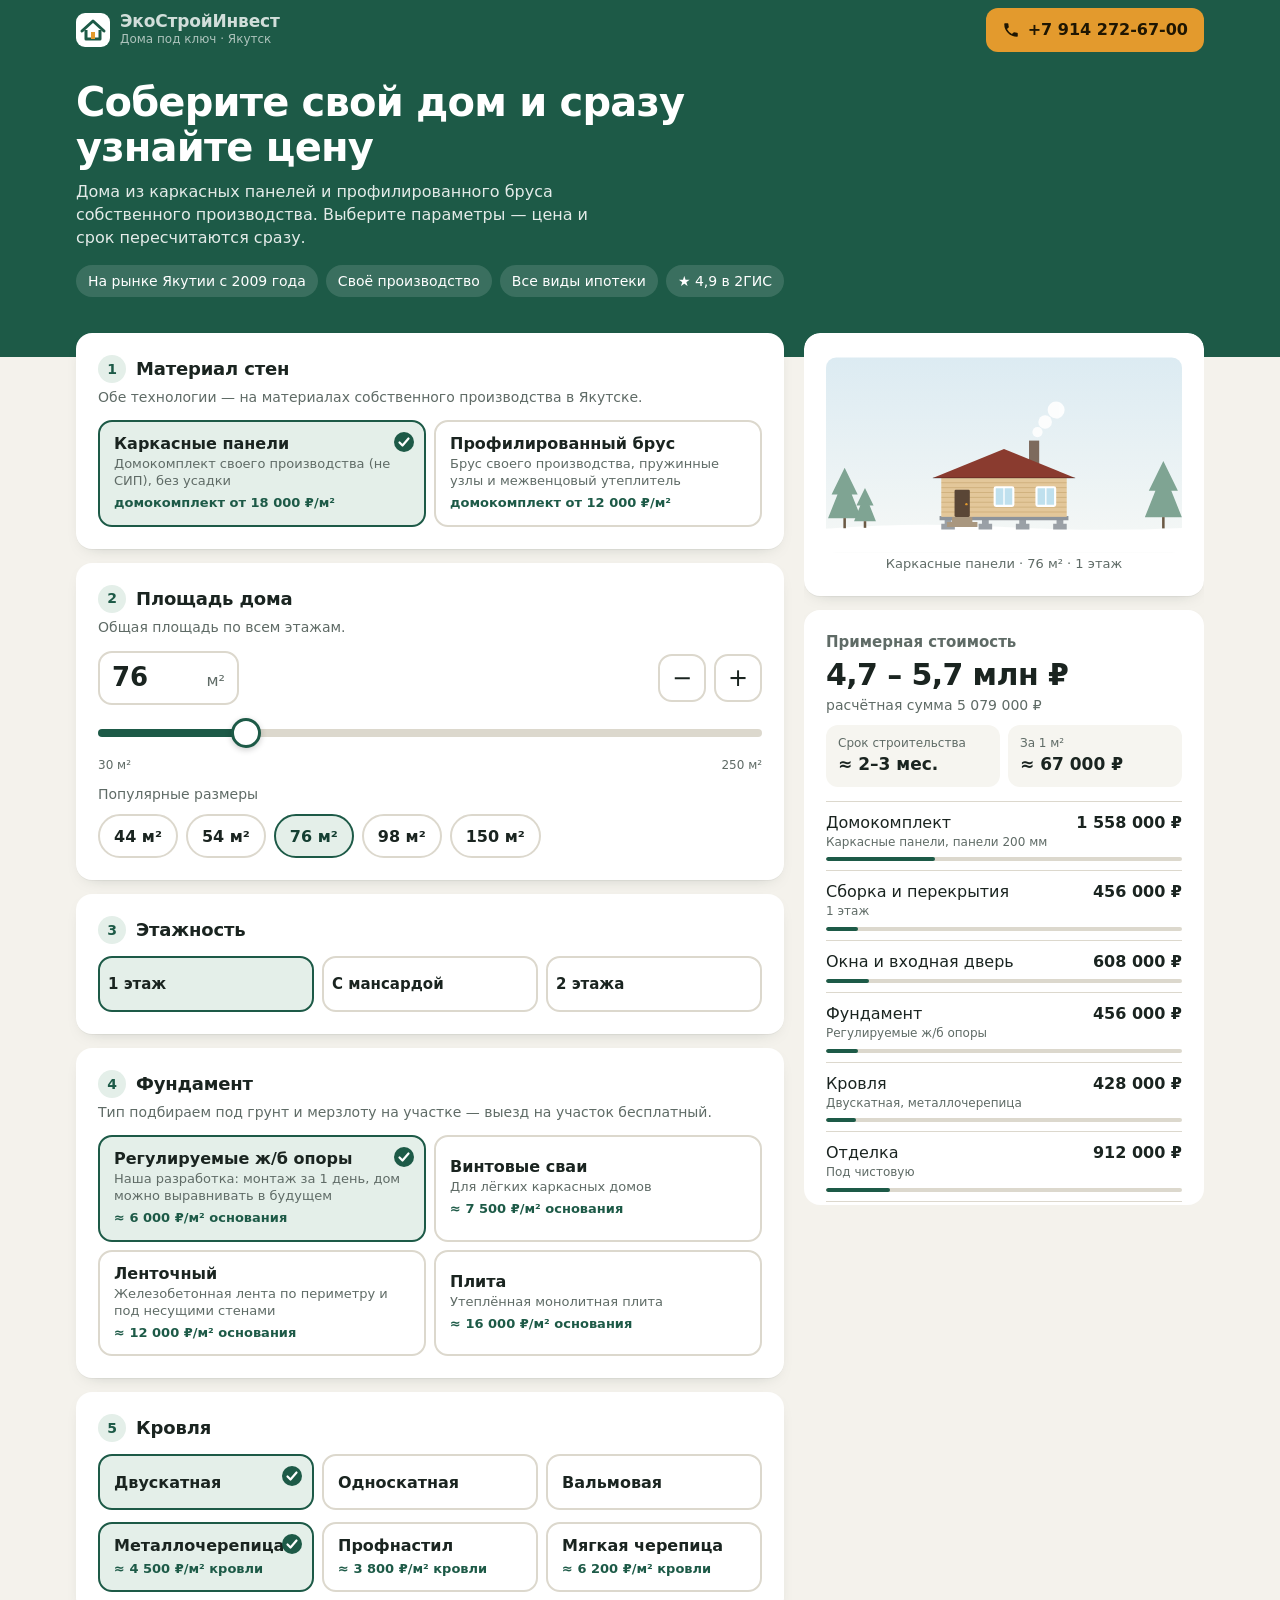
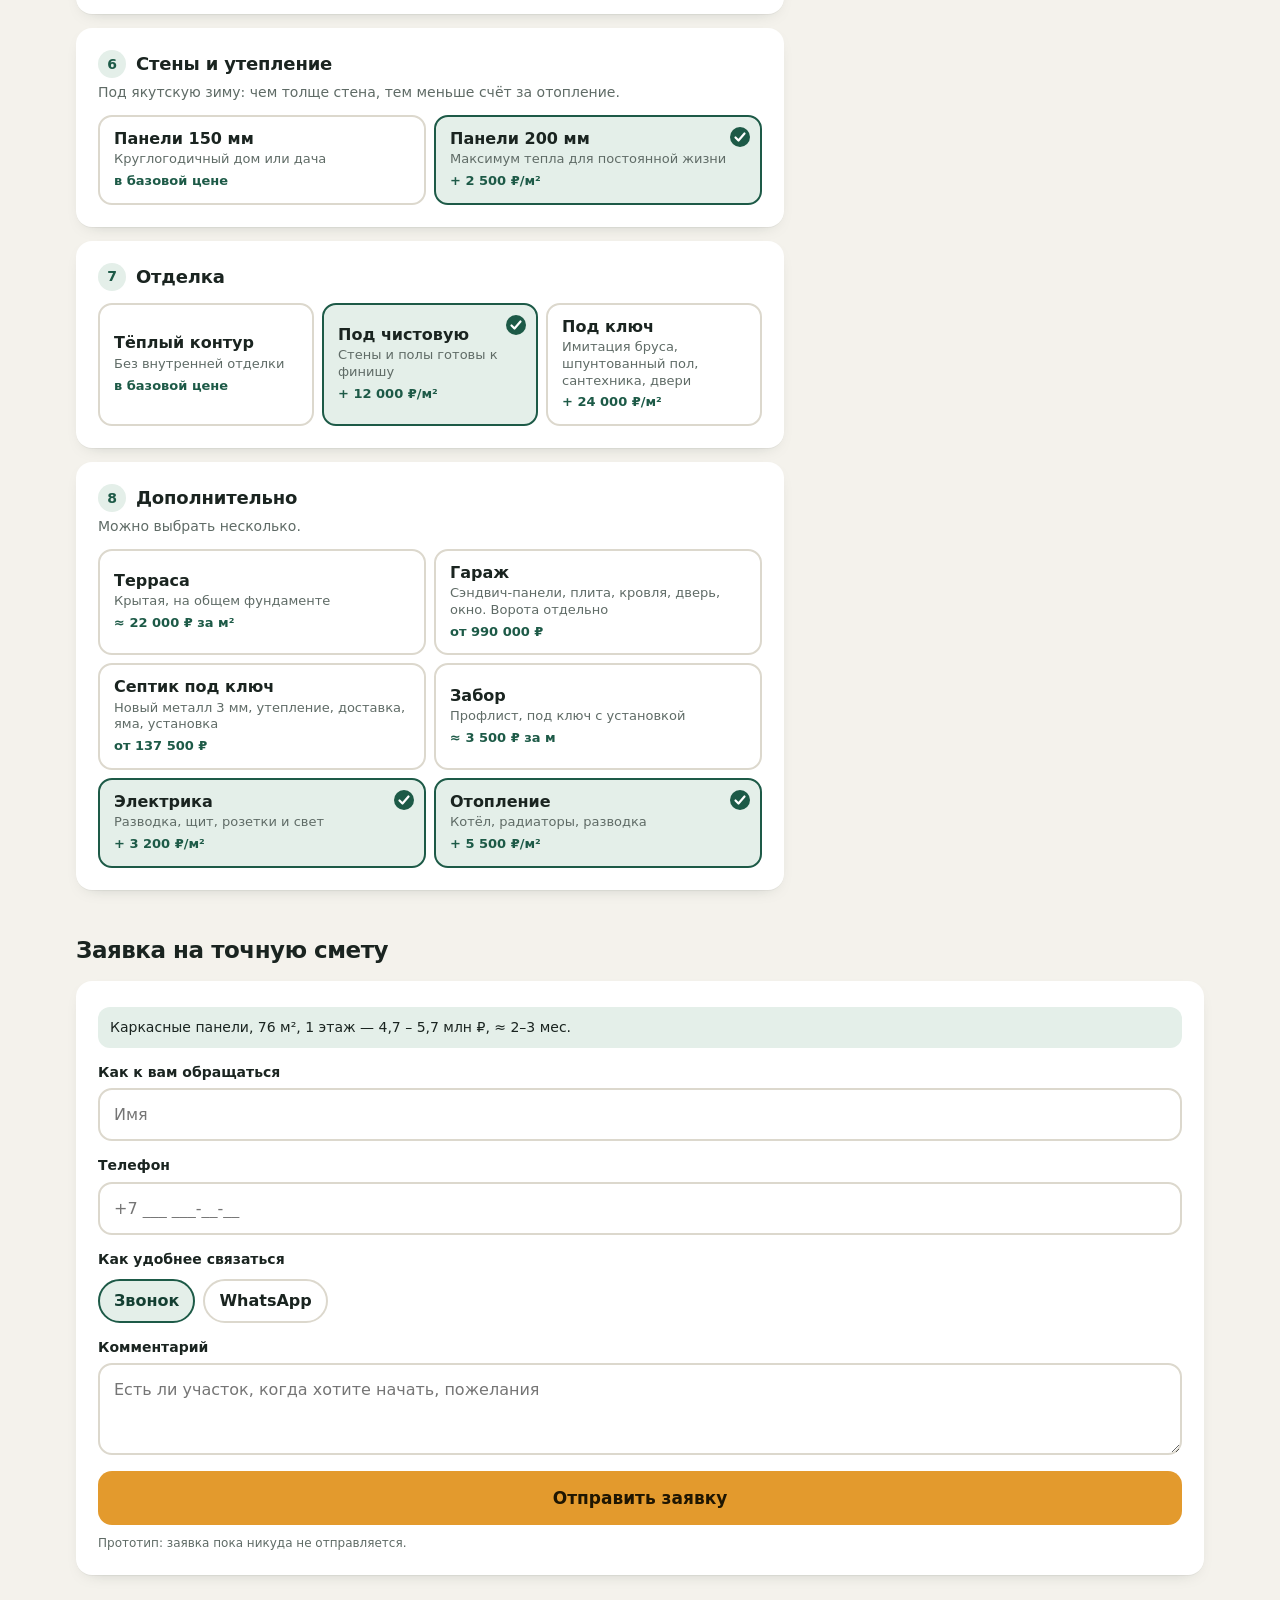
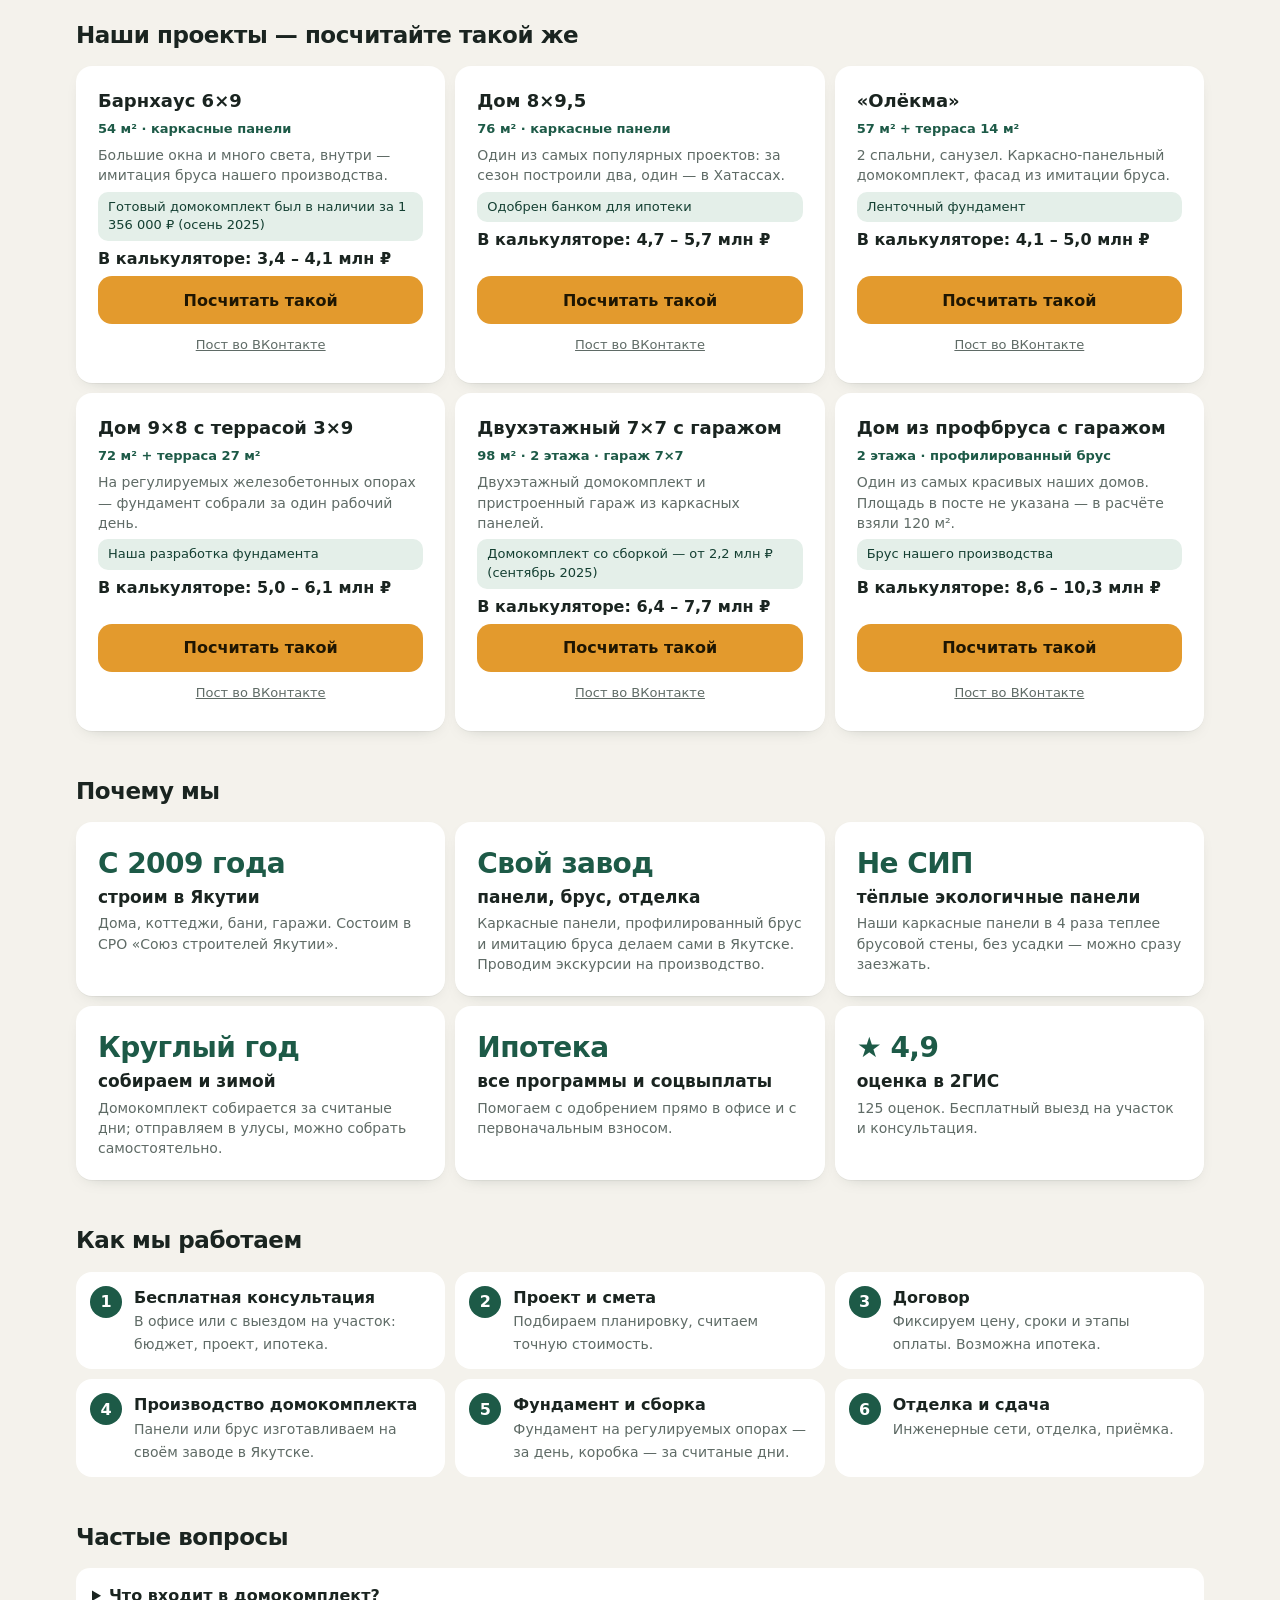
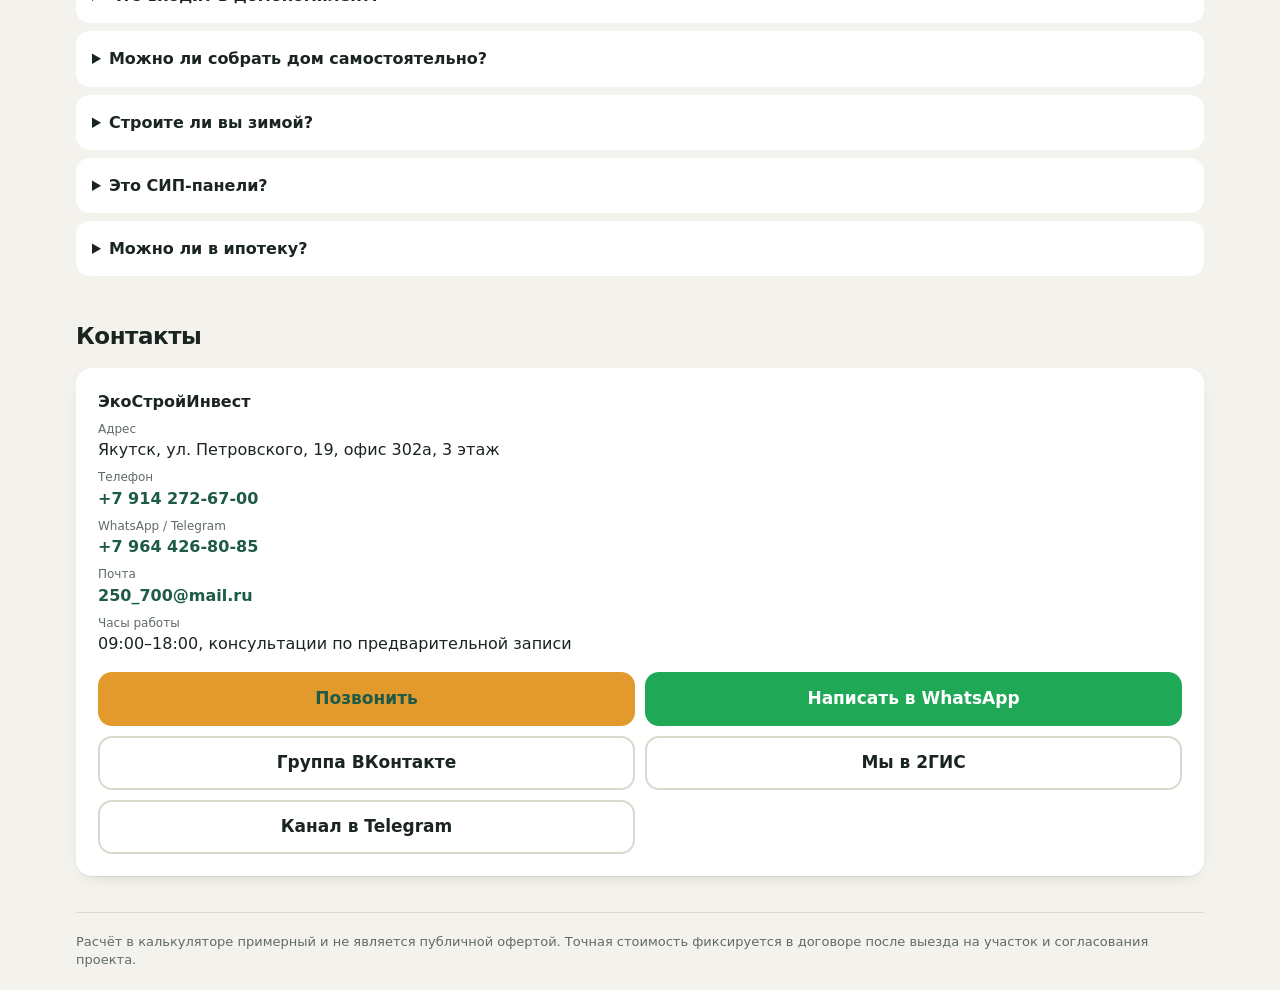
==== index.html @ 564f1e09 "Прототип сайта ЭкостройИнвест: калькулятор дома Co-Authored-By: Claude Opus 5.5 <noreply@anthropic.c" ====
<!DOCTYPE html>
<html lang="ru">
<head>
<meta charset="utf-8">
<meta name="viewport" content="width=device-width, initial-scale=1, viewport-fit=cover">
<title>ЭкоСтройИнвест — калькулятор дома в Якутске</title>
<meta name="description" content="Соберите дом в конструкторе и сразу узнайте примерную стоимость и срок строительства в Якутске.">
<style>
:root{
  --green:#1d5a47; --green-d:#143f32; --green-l:#e4efe9;
  --amber:#e39a2d; --amber-d:#b97614;
  --bg:#f4f2ec; --card:#ffffff; --ink:#1a2420; --mute:#5f6b66; --line:#dcd8cd;
  --warn-bg:#fff4dc; --warn:#7a5200;
  --r:16px;
}
*{box-sizing:border-box}
html{scroll-behavior:smooth;-webkit-text-size-adjust:100%}
body{margin:0;background:var(--bg);color:var(--ink);
  font:16px/1.45 system-ui,-apple-system,"Segoe UI",Roboto,"Helvetica Neue",Arial,sans-serif;
  padding-bottom:calc(84px + env(safe-area-inset-bottom));overflow-x:hidden}
h1,h2,h3,p{margin:0}
a{color:inherit}
button,input,textarea{font:inherit;color:inherit}
.wrap{max-width:1160px;margin:0 auto;padding:0 16px}

/* Шапка */
.top{background:var(--green);color:#fff}
.top .wrap{display:flex;align-items:center;gap:12px;min-height:60px}
.logo{display:flex;align-items:center;gap:10px;min-width:0;flex:1;text-decoration:none}
.logo svg{flex:none}
.logo b{display:block;font-size:17px;line-height:1.1;letter-spacing:-.01em}
.logo span{display:block;font-size:12px;opacity:.8;white-space:nowrap;overflow:hidden;text-overflow:ellipsis}
.call{flex:none;display:inline-flex;align-items:center;gap:8px;min-height:44px;padding:0 16px;border-radius:12px;
  background:var(--amber);color:#1f1602;font-weight:700;text-decoration:none;white-space:nowrap}
.call .num{display:none}

/* Вступление */
.hero{background:var(--green);color:#fff;padding:8px 0 28px}
.hero h1{font-size:27px;line-height:1.12;letter-spacing:-.02em;max-width:17em}
.hero p{margin-top:10px;opacity:.88;max-width:34em}
.facts{display:flex;flex-wrap:wrap;gap:8px;margin-top:16px;padding:0;list-style:none}
.facts li{background:rgba(255,255,255,.13);border-radius:999px;padding:6px 12px;font-size:14px}

/* Конструктор */
.builder{display:flex;flex-direction:column;gap:14px;margin-top:-14px}
.side{display:contents}
.card{background:var(--card);border-radius:var(--r);padding:16px;box-shadow:0 1px 0 rgba(0,0,0,.04),0 6px 18px -12px rgba(20,40,30,.35)}
.preview{order:0;position:sticky;top:0;z-index:6;padding:8px 12px 8px}
.preview svg{display:block;width:100%;height:132px}
.preview .cap{font-size:13px;color:var(--mute);text-align:center;white-space:nowrap;overflow:hidden;text-overflow:ellipsis}
.steps{order:1;display:flex;flex-direction:column;gap:14px;min-width:0}
.summary{order:2}

.step h2{font-size:18px;display:flex;align-items:center;gap:10px;letter-spacing:-.01em}
.step h2 i{flex:none;font-style:normal;width:28px;height:28px;border-radius:50%;background:var(--green-l);color:var(--green);
  font-size:14px;font-weight:700;display:grid;place-items:center}
.step .hint{color:var(--mute);font-size:14px;margin-top:4px}
.opts{display:grid;grid-template-columns:1fr;gap:8px;margin-top:12px}
.opts.two{grid-template-columns:1fr 1fr}
.opts.three{grid-template-columns:repeat(3,minmax(0,1fr))}
.opt{position:relative;display:block;width:100%;text-align:left;background:#fff;border:2px solid var(--line);border-radius:14px;
  padding:12px 14px;min-height:56px;cursor:pointer;transition:border-color .12s,background .12s}
.opt b{display:block;font-size:16px;line-height:1.2}
.opt small{display:block;color:var(--mute);font-size:13px;line-height:1.3;margin-top:3px}
.opt em{display:block;font-style:normal;font-size:13px;font-weight:600;color:var(--green);margin-top:4px}
.opt[aria-pressed="true"]{border-color:var(--green);background:var(--green-l)}
.opt[aria-pressed="true"]::after{content:"";position:absolute;right:10px;top:10px;width:20px;height:20px;border-radius:50%;
  background:var(--green) url("data:image/svg+xml,%3Csvg xmlns='http://www.w3.org/2000/svg' viewBox='0 0 20 20'%3E%3Cpath d='M5.5 10.5l3 3 6-7' fill='none' stroke='%23fff' stroke-width='2.2' stroke-linecap='round' stroke-linejoin='round'/%3E%3C/svg%3E") center/20px}
.opt[aria-pressed="true"] b{padding-right:26px}
.opts.three .opt{padding:12px 8px}
.opts.three .opt b{font-size:15px;overflow-wrap:anywhere}
.opts.three .opt[aria-pressed="true"] b{padding-right:0}
.opts.three .opt[aria-pressed="true"]::after{display:none}
.opt,.card,.steps,.sub{min-width:0}
.opt:focus-visible,.chip:focus-visible,.btn:focus-visible,.call:focus-visible{outline:3px solid var(--amber);outline-offset:2px}
.warn{margin-top:10px;background:var(--warn-bg);color:var(--warn);border-radius:12px;padding:10px 12px;font-size:14px}
.warn[hidden]{display:none}

/* Площадь */
.area-row{display:flex;align-items:center;gap:12px;margin-top:14px}
.area-num{display:flex;align-items:baseline;gap:6px;border:2px solid var(--line);border-radius:14px;padding:6px 12px;background:#fff;flex:none}
.area-num input{width:3.4em;border:0;outline:0;font-size:26px;font-weight:700;background:transparent;padding:0;-moz-appearance:textfield;appearance:textfield}
.area-num input::-webkit-outer-spin-button,.area-num input::-webkit-inner-spin-button{-webkit-appearance:none;margin:0}
.area-num:focus-within{border-color:var(--green)}
.area-num span{color:var(--mute)}
.pm{display:flex;gap:8px;margin-left:auto}
.pm button{width:48px;height:48px;border-radius:14px;border:2px solid var(--line);background:#fff;font-size:24px;line-height:1;cursor:pointer}
input[type=range]{-webkit-appearance:none;appearance:none;width:100%;height:36px;background:transparent;margin:10px 0 0;cursor:pointer}
input[type=range]::-webkit-slider-runnable-track{height:8px;border-radius:8px;background:linear-gradient(to right,var(--green) var(--p,25%),var(--line) var(--p,25%))}
input[type=range]::-moz-range-track{height:8px;border-radius:8px;background:var(--line)}
input[type=range]::-moz-range-progress{height:8px;border-radius:8px;background:var(--green)}
input[type=range]::-webkit-slider-thumb{-webkit-appearance:none;width:30px;height:30px;border-radius:50%;background:#fff;border:3px solid var(--green);margin-top:-11px;box-shadow:0 2px 6px rgba(0,0,0,.2)}
input[type=range]::-moz-range-thumb{width:24px;height:24px;border-radius:50%;background:#fff;border:3px solid var(--green)}
.scale{display:flex;justify-content:space-between;color:var(--mute);font-size:12px}
.chips{display:flex;flex-wrap:wrap;gap:8px;margin-top:10px}
.chip{min-height:44px;padding:0 14px;border-radius:999px;border:2px solid var(--line);background:#fff;cursor:pointer;font-weight:600}
.chip[aria-pressed="true"]{border-color:var(--green);background:var(--green-l);color:var(--green-d)}
.sub{margin-top:10px;padding:10px 12px;border-radius:12px;background:#f6f5f0}
.sub[hidden]{display:none}
.sub p{font-size:14px;color:var(--mute)}

/* Итог */
.summary h2{font-size:15px;color:var(--mute);font-weight:600}
.total{font-size:30px;font-weight:800;letter-spacing:-.02em;line-height:1.15;margin-top:4px}
.total small{display:block;font-size:14px;font-weight:500;color:var(--mute);letter-spacing:0;margin-top:4px}
.kpis{display:grid;grid-template-columns:1fr 1fr;gap:8px;margin-top:12px}
.kpis div{background:#f6f5f0;border-radius:12px;padding:10px 12px}
.kpis span{display:block;font-size:12px;color:var(--mute)}
.kpis b{font-size:17px}
.rows{list-style:none;padding:0;margin:14px 0 0}
.rows li{padding:9px 0;border-top:1px solid var(--line)}
.rows .r{display:flex;justify-content:space-between;gap:10px;align-items:baseline}
.rows .r span{min-width:0}
.rows .r b{white-space:nowrap;font-variant-numeric:tabular-nums}
.rows small{display:block;color:var(--mute);font-size:12px}
.bar{height:4px;border-radius:4px;background:var(--line);margin-top:6px;overflow:hidden}
.bar u{display:block;height:100%;background:var(--green);border-radius:4px}
.note{margin-top:12px;font-size:13px;color:var(--warn);background:var(--warn-bg);border-radius:12px;padding:10px 12px}
.btn{display:flex;align-items:center;justify-content:center;gap:8px;width:100%;min-height:54px;border:0;border-radius:14px;
  background:var(--amber);color:#1f1602;font-weight:700;font-size:17px;cursor:pointer;text-decoration:none;padding:0 16px;text-align:center}
.btn:active{background:var(--amber-d)}
.btn.green{background:#1fa855;color:#fff}
.btn.ghost{background:transparent;border:2px solid var(--line);color:var(--ink);font-weight:600}
.summary .btn{margin-top:14px}

/* Липкая плашка */
.dock{position:fixed;left:0;right:0;bottom:0;z-index:20;background:var(--green-d);color:#fff;
  padding:10px 12px calc(10px + env(safe-area-inset-bottom));display:flex;align-items:center;gap:10px;box-shadow:0 -6px 20px rgba(0,0,0,.2)}
.dock .t{min-width:0;flex:1}
.dock .t b{display:block;font-size:19px;line-height:1.15;white-space:nowrap;letter-spacing:-.01em}
.dock .t span{display:block;font-size:12px;opacity:.8;white-space:nowrap;overflow:hidden;text-overflow:ellipsis}
.dock .btn{width:auto;min-height:48px;font-size:16px;flex:none;padding:0 16px}

/* Секции ниже */
section.blk{margin-top:36px}
section.blk>h2{font-size:23px;letter-spacing:-.02em;margin-bottom:14px}
.grid{display:grid;gap:10px;grid-template-columns:1fr}
.why .card b{display:block;font-size:17px}
.why .card p{color:var(--mute);font-size:14px;margin-top:4px}
.why .big{font-size:28px;font-weight:800;color:var(--green);letter-spacing:-.02em}
.proj .card{display:flex;flex-direction:column;gap:6px}
.proj b{font-size:18px}
.proj .meta{font-size:13px;font-weight:600;color:var(--green)}
.proj p{font-size:14px;color:var(--mute)}
.proj .fact{font-size:13px;background:var(--green-l);border-radius:10px;padding:6px 10px;color:var(--green-d)}
.proj .pp{font-weight:700;font-size:16px;color:var(--ink)}
.proj .btn{min-height:48px;font-size:16px;margin-top:auto}
.proj a.src{font-size:13px;color:var(--mute);text-align:center;padding:6px}
.faq details{background:var(--card);border-radius:14px;margin-bottom:8px}
.faq summary{padding:16px;font-weight:600;cursor:pointer;min-height:54px}
.faq p{padding:0 16px 16px;color:var(--mute);font-size:15px}
.stages{counter-reset:s;list-style:none;padding:0;margin:0;display:grid;gap:10px}
.stages li{counter-increment:s;background:var(--card);border-radius:var(--r);padding:14px 16px 14px 58px;position:relative}
.stages li::before{content:counter(s);position:absolute;left:14px;top:14px;width:32px;height:32px;border-radius:50%;background:var(--green);color:#fff;font-weight:700;display:grid;place-items:center}
.stages b{display:block}
.stages span{color:var(--mute);font-size:14px}

/* Форма */
.form label{display:block;font-size:14px;font-weight:600;margin-top:14px}
.form input[type=text],.form input[type=tel],.form textarea{display:block;width:100%;margin-top:6px;border:2px solid var(--line);border-radius:14px;
  padding:13px 14px;font-size:16px;background:#fff;outline:0}
.form input:focus,.form textarea:focus{border-color:var(--green)}
.form textarea{min-height:92px;resize:vertical}
.form .err{color:#b3261e;font-size:13px;margin-top:6px;min-height:0}
.form .btn{margin-top:16px}
.form .fine{font-size:12px;color:var(--mute);margin-top:10px}
.mini{background:var(--green-l);border-radius:12px;padding:10px 12px;font-size:14px;margin-top:4px}
.done h3{font-size:22px;letter-spacing:-.02em}
.done pre{white-space:pre-wrap;word-break:break-word;font:14px/1.5 inherit;font-family:inherit;background:#f6f5f0;border-radius:12px;padding:12px;margin:12px 0}
.done .btn+.btn{margin-top:10px}
.contacts .card p{margin-top:8px}
.contacts .card p span{display:block;font-size:12px;color:var(--mute)}
.contacts a{font-weight:600;text-decoration:none;color:var(--green);word-break:break-word}
.contacts .acts{display:grid;gap:10px;margin-top:16px}
footer{margin-top:36px;padding:20px 0;color:var(--mute);font-size:13px;border-top:1px solid var(--line)}

@media (max-width:359px){
  .opts.three{grid-template-columns:1fr}
  .hero h1{font-size:24px}
  .dock .t b{font-size:17px}
}
@media (min-width:600px){
  .opts{grid-template-columns:1fr 1fr}
  .opts.cols3{grid-template-columns:repeat(3,1fr)}
  .grid{grid-template-columns:1fr 1fr}
  .stages{grid-template-columns:1fr 1fr}
  .contacts .acts{grid-template-columns:1fr 1fr}
}
@media (min-width:960px){
  body{padding-bottom:0}
  .dock{display:none}
  .call .num{display:inline}.call .lbl{display:none}
  .hero{padding:20px 0 44px}
  .hero h1{font-size:40px}
  .builder{display:grid;grid-template-columns:minmax(0,1fr) 400px;gap:20px;align-items:start;margin-top:-24px}
  .side{display:flex;flex-direction:column;gap:14px;position:sticky;top:14px;grid-column:2;grid-row:1;max-height:calc(100vh - 28px);overflow:auto;border-radius:var(--r)}
  .preview{position:static;padding:12px}
  .preview svg{height:200px}
  .steps{grid-column:1;grid-row:1}
  .card{padding:22px}
  .grid.why,.grid.proj{grid-template-columns:repeat(3,1fr)}
  .stages{grid-template-columns:repeat(3,1fr)}
  .two-col{display:grid;grid-template-columns:1fr 1fr;gap:20px;align-items:start}
  .two-col section.blk{margin-top:44px}
  section.blk{margin-top:44px}
}
</style>
</head>
<body>

<header class="top">
  <div class="wrap">
    <a class="logo" href="#top" aria-label="ЭкоСтройИнвест">
      <svg width="34" height="34" viewBox="0 0 34 34" aria-hidden="true"><rect width="34" height="34" rx="9" fill="#fff"/><path d="M6 18 17 8l11 10" fill="none" stroke="#1d5a47" stroke-width="3" stroke-linecap="round" stroke-linejoin="round"/><path d="M10 17v9h14v-9" fill="none" stroke="#1d5a47" stroke-width="3" stroke-linejoin="round"/><rect x="15" y="19" width="4" height="7" fill="#e39a2d"/></svg>
      <span style="min-width:0"><b>ЭкоСтройИнвест</b><span>Дома под ключ · Якутск</span></span>
    </a>
    <a class="call" id="callTop" href="#"><svg width="18" height="18" viewBox="0 0 24 24" aria-hidden="true"><path fill="currentColor" d="M6.6 10.8a15.1 15.1 0 0 0 6.6 6.6l2.2-2.2a1 1 0 0 1 1-.25c1.1.37 2.3.57 3.6.57a1 1 0 0 1 1 1V20a1 1 0 0 1-1 1A17 17 0 0 1 3 4a1 1 0 0 1 1-1h3.5a1 1 0 0 1 1 1c0 1.25.2 2.45.57 3.57a1 1 0 0 1-.25 1z"/></svg><span class="lbl">Позвонить</span><span class="num" id="callNum"></span></a>
  </div>
</header>

<div class="hero" id="top">
  <div class="wrap">
    <h1>Соберите свой дом и сразу узнайте цену</h1>
    <p>Дома из каркасных панелей и профилированного бруса собственного производства. Выберите параметры — цена и срок пересчитаются сразу.</p>
    <ul class="facts">
      <li>На рынке Якутии с 2009 года</li><li>Своё производство</li><li>Все виды ипотеки</li><li>★ 4,9 в 2ГИС</li>
    </ul>
  </div>
</div>

<main class="wrap">
  <div class="builder" id="calc">
    <aside class="side">
      <div class="card preview" aria-live="off">
        <svg id="house" viewBox="0 0 420 230" role="img" aria-label="Схема дома"></svg>
        <div class="cap" id="houseCap"></div>
      </div>
      <div class="card summary" id="summary">
        <h2>Примерная стоимость</h2>
        <div class="total" id="totalRange" aria-live="polite"></div>
        <div class="kpis">
          <div><span>Срок строительства</span><b id="kpiTime"></b></div>
          <div><span>За 1 м²</span><b id="kpiM2"></b></div>
        </div>
        <ul class="rows" id="rows"></ul>
        <p class="note" id="priceNote"></p>
        <a class="btn" href="#lead">Получить точную смету</a>
      </div>
    </aside>

    <div class="steps" id="steps">
      <div class="card step"><h2><i>1</i>Материал стен</h2><p class="hint">Обе технологии — на материалах собственного производства в Якутске.</p><div class="opts" data-group="tech"></div></div>

      <div class="card step"><h2><i>2</i>Площадь дома</h2>
        <p class="hint">Общая площадь по всем этажам.</p>
        <div class="area-row">
          <label class="area-num"><input id="areaNum" type="number" inputmode="numeric" aria-label="Площадь, м²"><span>м²</span></label>
          <div class="pm"><button type="button" id="areaMinus" aria-label="Меньше">−</button><button type="button" id="areaPlus" aria-label="Больше">+</button></div>
        </div>
        <input id="areaRange" type="range" aria-label="Площадь дома">
        <div class="scale"><span id="areaMin"></span><span id="areaMax"></span></div>
        <div class="sub" style="background:none;padding:0"><p>Популярные размеры</p><div class="chips" id="areaChips"></div></div>
      </div>

      <div class="card step"><h2><i>3</i>Этажность</h2><div class="opts three" data-group="floors"></div></div>

      <div class="card step"><h2><i>4</i>Фундамент</h2>
        <p class="hint">Тип подбираем под грунт и мерзлоту на участке — выезд на участок бесплатный.</p>
        <div class="opts" data-group="foundation"></div>
        <p class="warn" id="foundWarn" hidden></p>
      </div>

      <div class="card step"><h2><i>5</i>Кровля</h2>
        <div class="opts cols3" data-group="roofShape"></div>
        <div class="opts cols3" data-group="roofMat"></div>
      </div>

      <div class="card step"><h2><i>6</i>Стены и утепление</h2>
        <p class="hint">Под якутскую зиму: чем толще стена, тем меньше счёт за отопление.</p>
        <div class="opts" id="wallOpts"></div>
      </div>

      <div class="card step"><h2><i>7</i>Отделка</h2><div class="opts cols3" data-group="finish"></div></div>

      <div class="card step"><h2><i>8</i>Дополнительно</h2>
        <p class="hint">Можно выбрать несколько.</p>
        <div class="opts" id="extras"></div>
        <div id="optSubs"></div>
      </div>
    </div>
  </div>

  <section class="blk" id="lead">
    <h2>Заявка на точную смету</h2>
    <div class="card form" id="leadBox">
      <form id="leadForm" novalidate>
        <div class="mini" id="leadMini"></div>
        <label for="fName">Как к вам обращаться</label>
        <input id="fName" name="name" type="text" autocomplete="name" placeholder="Имя">
        <label for="fPhone">Телефон</label>
        <input id="fPhone" name="phone" type="tel" inputmode="tel" autocomplete="tel" placeholder="+7 ___ ___-__-__">
        <div class="err" id="fErr" role="alert"></div>
        <label>Как удобнее связаться</label>
        <div class="chips" id="contactChips">
          <button type="button" class="chip" data-v="Звонок" aria-pressed="true">Звонок</button>
          <button type="button" class="chip" data-v="WhatsApp" aria-pressed="false">WhatsApp</button>
        </div>
        <label for="fMsg">Комментарий</label>
        <textarea id="fMsg" name="msg" placeholder="Есть ли участок, когда хотите начать, пожелания"></textarea>
        <button class="btn" type="submit">Отправить заявку</button>
        <p class="fine">Прототип: заявка пока никуда не отправляется.</p>
      </form>
    </div>
  </section>

  <section class="blk" id="projects">
    <h2>Наши проекты — посчитайте такой же</h2>
    <div class="grid proj" id="projGrid"></div>
  </section>

  <section class="blk">
    <h2>Почему мы</h2>
    <div class="grid why">
      <div class="card"><div class="big">С 2009 года</div><b>строим в Якутии</b><p>Дома, коттеджи, бани, гаражи. Состоим в СРО «Союз строителей Якутии».</p></div>
      <div class="card"><div class="big">Свой завод</div><b>панели, брус, отделка</b><p>Каркасные панели, профилированный брус и имитацию бруса делаем сами в Якутске. Проводим экскурсии на производство.</p></div>
      <div class="card"><div class="big">Не СИП</div><b>тёплые экологичные панели</b><p>Наши каркасные панели в 4 раза теплее брусовой стены, без усадки — можно сразу заезжать.</p></div>
      <div class="card"><div class="big">Круглый год</div><b>собираем и зимой</b><p>Домокомплект собирается за считаные дни; отправляем в улусы, можно собрать самостоятельно.</p></div>
      <div class="card"><div class="big">Ипотека</div><b>все программы и соцвыплаты</b><p>Помогаем с одобрением прямо в офисе и с первоначальным взносом.</p></div>
      <div class="card"><div class="big">★ 4,9</div><b>оценка в 2ГИС</b><p>125 оценок. Бесплатный выезд на участок и консультация.</p></div>
    </div>
  </section>

  <section class="blk">
    <h2>Как мы работаем</h2>
    <ol class="stages">
      <li><b>Бесплатная консультация</b><span>В офисе или с выездом на участок: бюджет, проект, ипотека.</span></li>
      <li><b>Проект и смета</b><span>Подбираем планировку, считаем точную стоимость.</span></li>
      <li><b>Договор</b><span>Фиксируем цену, сроки и этапы оплаты. Возможна ипотека.</span></li>
      <li><b>Производство домокомплекта</b><span>Панели или брус изготавливаем на своём заводе в Якутске.</span></li>
      <li><b>Фундамент и сборка</b><span>Фундамент на регулируемых опорах — за день, коробка — за считаные дни.</span></li>
      <li><b>Отделка и сдача</b><span>Инженерные сети, отделка, приёмка.</span></li>
    </ol>
  </section>

  <section class="blk">
    <h2>Частые вопросы</h2>
    <div class="faq">
      <details><summary>Что входит в домокомплект?</summary><p>Цокольные панели, панели кровли, панели внешних и внутренних стен с готовыми проёмами под окна и двери. Фундамент, сборку, окна, двери и отделку можно заказать у нас же — под ключ.</p></details>
      <details><summary>Можно ли собрать дом самостоятельно?</summary><p>Да. Панели не требуют дополнительного каркаса, комплект промаркирован. Поэтому домокомплекты часто заказывают в отдалённые улусы.</p></details>
      <details><summary>Строите ли вы зимой?</summary><p>Да, производим и собираем круглый год.</p></details>
      <details><summary>Это СИП-панели?</summary><p>Нет. Это каркасные панели нашего производства, соответствуют ГОСТ и СП 31-105-2002; панели проходят испытания на огнестойкость.</p></details>
      <details><summary>Можно ли в ипотеку?</summary><p>Да, работаем со всеми видами ипотеки и социальными выплатами, помогаем с одобрением в офисе.</p></details>
    </div>
  </section>

  <section class="blk contacts" id="contacts">
    <h2>Контакты</h2>
    <div class="card">
      <b id="cName"></b>
      <p><span>Адрес</span><i id="cAddr" style="font-style:normal"></i></p>
      <p><span>Телефон</span><a id="cPhone" href="#"></a></p>
      <p><span>WhatsApp / Telegram</span><a id="cWa" href="#"></a></p>
      <p><span>Почта</span><a id="cMail" href="#"></a></p>
      <p><span>Часы работы</span><i id="cHours" style="font-style:normal"></i></p>
      <div class="acts">
        <a class="btn" id="cCall" href="#">Позвонить</a>
        <a class="btn green" id="cWaBtn" href="#" target="_blank" rel="noopener">Написать в WhatsApp</a>
        <a class="btn ghost" id="cVk" href="#" target="_blank" rel="noopener">Группа ВКонтакте</a>
        <a class="btn ghost" id="cGis" href="#" target="_blank" rel="noopener">Мы в 2ГИС</a>
        <a class="btn ghost" id="cTg" href="#" target="_blank" rel="noopener">Канал в Telegram</a>
      </div>
    </div>
  </section>

  <footer>Расчёт в калькуляторе примерный и не является публичной офертой. Точная стоимость фиксируется в договоре после выезда на участок и согласования проекта.</footer>
</main>

<div class="dock" id="dock">
  <div class="t"><b id="dockTotal"></b><span id="dockSub"></span></div>
  <a class="btn" href="#lead">Заявка</a>
</div>

<script>
/* =====================================================================
   НАСТРОЙКИ. Все цены ПРИМЕРНЫЕ (ориентир по рынку Якутска) —
   владелец заменяет цифры здесь, остальной код трогать не нужно.
   ===================================================================== */
const CONFIG = {
  company: {
    name: 'ЭкоСтройИнвест',
    phone: '+79142726700',          // основной телефон (2ГИС)
    whatsapp: '79644268085',        // WhatsApp / Telegram (2ГИС и посты VK 2026 г.)
    email: '250_700@mail.ru',
    address: 'Якутск, ул. Петровского, 19, офис 302а, 3 этаж',
    hours: '09:00–18:00, консультации по предварительной записи',   // дни недели не подтверждены
    vk: 'https://vk.ru/ecostroy_ykt',
    tg: 'https://t.me/ecostroy_ykt',
    gis: 'https://2gis.ru/yakutsk/firm/70000001035369724'
  },
  priceNote: 'Цены примерные, уточняются. Часть цифр — из прайса и постов компании, остальное — ориентир по рынку. Итог зависит от проекта и участка.',
  range: { low: 0.93, high: 1.12 },            // вилка вокруг расчётной суммы
  area: { min: 30, max: 250, step: 2, def: 76, popular: [44, 54, 76, 98, 150] },   // площади из реальных проектов в VK

  // kit — домокомплект, ₽ за м² общей площади; build — сборка и перекрытия, ₽/м²; days — дней на 1 м².
  // walls — толщина стен: доплата ₽/м² к домокомплекту.
  tech: [
    { id: 'frame', name: 'Каркасные панели', desc: 'Домокомплект своего производства (не СИП), без усадки',
      kit: 18000,      // РЕАЛЬНАЯ: «каркасный домокомплект от 18 000 ₽» (2ГИС)
      build: 6000,     // примерная
      days: 0.12,
      walls: [
        { id: 'std', name: 'Панели 150 мм', desc: 'Круглогодичный дом или дача', perM2: 0 },
        { id: 'plus', name: 'Панели 200 мм', desc: 'Максимум тепла для постоянной жизни', perM2: 2500 }   // примерная
      ] },
    { id: 'timber', name: 'Профилированный брус', desc: 'Брус своего производства, пружинные узлы и межвенцовый утеплитель',
      kit: 12000,      // ОЦЕНКА по посту: комплект стен 5,42×5,42 из бруса 18×18 — 310 000 ₽ (только стены)
      build: 18000,    // примерная: сборка, полы, перекрытия, стропила
      days: 0.30,
      walls: [
        { id: 'std', name: 'Брус 15×18 см', desc: 'Стена 15 см', perM2: 0 },
        { id: 'plus', name: 'Брус 18×18 см', desc: 'Стена 18 см, теплее', perM2: 1500 }                    // примерная
      ] }
  ],
  openingsPerM2: 8000,                          // окна и входная дверь, ₽/м² — примерная
  // div — во сколько раз пятно застройки меньше общей площади; boxK — поправка к домокомплекту; timeK — к сроку
  floors: [
    { id: '1', name: '1 этаж', div: 1, boxK: 1.00, timeK: 1.00 },
    { id: '1.5', name: 'С мансардой', div: 1.6, boxK: 0.95, timeK: 1.05 },
    { id: '2', name: '2 этажа', div: 2, boxK: 0.97, timeK: 1.10 }
  ],
  // ₽ за м² пятна застройки — ВСЕ примерные. Типы фундаментов — из постов компании.
  foundation: [
    { id: 'rcpad', name: 'Регулируемые ж/б опоры', desc: 'Наша разработка: монтаж за 1 день, дом можно выравнивать в будущем', perM2: 6000, days: 1, notFor: [] },
    { id: 'screw', name: 'Винтовые сваи', desc: 'Для лёгких каркасных домов', perM2: 7500, days: 4, notFor: [] },
    { id: 'strip', name: 'Ленточный', desc: 'Железобетонная лента по периметру и под несущими стенами', perM2: 12000, days: 21, notFor: [] },
    { id: 'slab', name: 'Плита', desc: 'Утеплённая монолитная плита', perM2: 16000, days: 20, notFor: [] }
  ],
  // k — отношение площади кровли к пятну застройки
  roofShape: [
    { id: 'gable', name: 'Двускатная', k: 1.25 },
    { id: 'shed', name: 'Односкатная', k: 1.12 },
    { id: 'hip', name: 'Вальмовая', k: 1.38 }
  ],
  // кровельное покрытие с монтажом, ₽ за м² кровли — примерные
  roofMat: [
    { id: 'metal', name: 'Металлочерепица', perM2: 4500, color: '#8a3b2f' },
    { id: 'prof', name: 'Профнастил', perM2: 3800, color: '#6b7780' },
    { id: 'soft', name: 'Мягкая черепица', perM2: 6200, color: '#3d4a3f' }
  ],
  // доплата ₽ за м² общей площади — примерные; days — дней на 1 м²
  finish: [
    { id: 'shell', name: 'Тёплый контур', desc: 'Без внутренней отделки', perM2: 0, days: 0 },
    { id: 'pre', name: 'Под чистовую', desc: 'Стены и полы готовы к финишу', perM2: 12000, days: 0.2 },
    { id: 'key', name: 'Под ключ', desc: 'Имитация бруса, шпунтованный пол, сантехника, двери', perM2: 24000, days: 0.5 }
  ],
  // Доп. опции. sizes: числа × perUnit, либо готовые пары {label, price}. def — индекс размера по умолчанию.
  options: [
    { id: 'terrace', name: 'Терраса', desc: 'Крытая, на общем фундаменте', perUnit: 22000, unit: 'м²', sizes: [14, 20, 27], def: 0, days: 4 },   // примерная
    { id: 'garage', name: 'Гараж', desc: 'Сэндвич-панели, плита, кровля, дверь, окно. Ворота отдельно', def: 0, days: 10,
      sizes: [ { label: '6×6 м', price: 990000 }, { label: '6×7 м', price: 1090000 }, { label: '7×7 м', price: 1193000 }, { label: '7×8 м', price: 1346000 } ] }, // РЕАЛЬНЫЕ (пост VK, осень 2025)
    { id: 'septic', name: 'Септик под ключ', desc: 'Новый металл 3 мм, утепление, доставка, яма, установка', def: 1, days: 2,
      sizes: [ { label: '6 м³', price: 137500 }, { label: '8 м³', price: 171000 }, { label: '10 м³', price: 202000 }, { label: '12 м³', price: 227000 } ] },      // РЕАЛЬНЫЕ (2ГИС: ёмкость + установка)
    { id: 'fence', name: 'Забор', desc: 'Профлист, под ключ с установкой', perUnit: 3500, unit: 'м', sizes: [40, 60, 100], def: 1, days: 2 },     // РЕАЛЬНАЯ: от 3 500 ₽/п.м (2ГИС)
    { id: 'electric', name: 'Электрика', desc: 'Разводка, щит, розетки и свет', perM2: 3200, days: 0 },   // примерная
    { id: 'heating', name: 'Отопление', desc: 'Котёл, радиаторы, разводка', perM2: 5500, days: 0 }         // примерная
  ],
  prepDays: 25,                                 // проект, смета, изготовление домокомплекта — примерно

  // Проекты из постов VK: кнопка «Посчитать такой» подставляет параметры в калькулятор
  projects: [
    { name: 'Барнхаус 6×9', meta: '54 м² · каркасные панели', text: 'Большие окна и много света, внутри — имитация бруса нашего производства.', fact: 'Готовый домокомплект был в наличии за 1 356 000 ₽ (осень 2025)',
      link: 'https://vk.ru/wall-211447172_1133', set: { tech: 'frame', area: 54, floors: '1', foundation: 'screw', roofShape: 'gable', wall: 'plus' } },
    { name: 'Дом 8×9,5', meta: '76 м² · каркасные панели', text: 'Один из самых популярных проектов: за сезон построили два, один — в Хатассах.', fact: 'Одобрен банком для ипотеки',
      link: 'https://vk.ru/wall-211447172_1273', set: { tech: 'frame', area: 76, floors: '1', foundation: 'rcpad', roofShape: 'gable', wall: 'plus' } },
    { name: '«Олёкма»', meta: '57 м² + терраса 14 м²', text: '2 спальни, санузел. Каркасно-панельный домокомплект, фасад из имитации бруса.', fact: 'Ленточный фундамент',
      link: 'https://vk.ru/wall-211447172_1259', set: { tech: 'frame', area: 57, floors: '1', foundation: 'strip', roofShape: 'gable', wall: 'plus', opts: { terrace: 0 } } },
    { name: 'Дом 9×8 с террасой 3×9', meta: '72 м² + терраса 27 м²', text: 'На регулируемых железобетонных опорах — фундамент собрали за один рабочий день.', fact: 'Наша разработка фундамента',
      link: 'https://vk.ru/wall-211447172_1161', set: { tech: 'frame', area: 72, floors: '1', foundation: 'rcpad', roofShape: 'gable', wall: 'plus', opts: { terrace: 2 } } },
    { name: 'Двухэтажный 7×7 с гаражом', meta: '98 м² · 2 этажа · гараж 7×7', text: 'Двухэтажный домокомплект и пристроенный гараж из каркасных панелей.', fact: 'Домокомплект со сборкой — от 2,2 млн ₽ (сентябрь 2025)',
      link: 'https://vk.ru/wall-211447172_1086', set: { tech: 'frame', area: 98, floors: '2', foundation: 'rcpad', roofShape: 'gable', wall: 'std', opts: { garage: 2 } } },
    { name: 'Дом из профбруса с гаражом', meta: '2 этажа · профилированный брус', text: 'Один из самых красивых наших домов. Площадь в посте не указана — в расчёте взяли 120 м².', fact: 'Брус нашего производства',
      link: 'https://vk.ru/wall-211447172_1243', set: { tech: 'timber', area: 120, floors: '2', foundation: 'strip', roofShape: 'gable', wall: 'plus', opts: { garage: 0 } } }
  ]
};

/* ============================ Состояние ============================ */
const state = {
  tech: 'frame', wall: 'plus', area: CONFIG.area.def, floors: '1', foundation: 'rcpad',
  roofShape: 'gable', roofMat: 'metal', finish: 'pre',
  options: { terrace: false, garage: false, septic: false, fence: false, electric: true, heating: true },
  optSize: {}, contact: 'Звонок'
};
CONFIG.options.forEach(o => { if (o.sizes) state.optSize[o.id] = o.def || 0; });
const optSize = o => { const z = o.sizes[state.optSize[o.id]]; return typeof z === 'number' ? { label: z + ' ' + o.unit, price: z * o.perUnit, n: z } : z; };
const curWall = () => { const t = pick('tech', state.tech); return t.walls.find(w => w.id === state.wall) || t.walls[0]; };
const $ = s => document.querySelector(s);
const pick = (group, id) => CONFIG[group].find(x => x.id === id);
const nf = new Intl.NumberFormat('ru-RU');
const rub = n => nf.format(Math.round(n / 1000) * 1000) + ' ₽';
const mln = n => (Math.round(n / 100000) / 10).toLocaleString('ru-RU', { minimumFractionDigits: 1, maximumFractionDigits: 1 });
const telPretty = p => p.replace(/^\+?7(\d{3})(\d{3})(\d{2})(\d{2})$/, '+7 $1 $2-$3-$4');

/* ============================== Расчёт ============================== */
function calc() {
  const t = pick('tech', state.tech), w = curWall(), fl = pick('floors', state.floors), f = pick('foundation', state.foundation);
  const rs = pick('roofShape', state.roofShape), rm = pick('roofMat', state.roofMat), fin = pick('finish', state.finish);
  const A = state.area, foot = A / fl.div;
  const rows = [
    { k: 'Домокомплект', d: t.name + ', ' + w.name.toLowerCase(), v: A * (t.kit + w.perM2) * fl.boxK },
    { k: 'Сборка и перекрытия', d: fl.name, v: A * t.build },
    { k: 'Окна и входная дверь', d: '', v: A * CONFIG.openingsPerM2 },
    { k: 'Фундамент', d: f.name, v: foot * f.perM2 },
    { k: 'Кровля', d: rs.name + ', ' + rm.name.toLowerCase(), v: foot * rs.k * rm.perM2 },
    { k: 'Отделка', d: fin.name, v: A * fin.perM2 }
  ];
  let days = CONFIG.prepDays + f.days + A * t.days * fl.timeK + A * fin.days;
  CONFIG.options.forEach(o => {
    if (!state.options[o.id]) return;
    let v, d = '';
    if (o.sizes) { const z = optSize(o); v = z.price; d = z.label; } else v = A * o.perM2;
    rows.push({ k: o.name, d, v, extra: true });
    days += o.days || 0;
  });
  const sum = rows.reduce((s, r) => s + r.v, 0);
  const m = Math.max(1, Math.round(days / 30));
  return { rows, sum, low: sum * CONFIG.range.low, high: sum * CONFIG.range.high,
           days, months: [m, m + 1], perM2: sum / A, foot, warn: f.notFor.includes(state.tech) ? f : null };
}

/* ======================= Рисунок дома (SVG) ======================= */
function drawHouse(c) {
  const W = 420, G = 200;                              // ширина холста, уровень земли
  const tech = state.tech, piles = state.foundation === 'rcpad' || state.foundation === 'screw';
  const terraceArea = optSize(CONFIG.options.find(o => o.id === 'terrace')).n;
  const two = state.floors === '2', attic = state.floors === '1.5';
  const bw = Math.round(Math.max(120, Math.min(220, 120 + (c.foot - 25) / 275 * 150)));
  const tw = state.options.terrace ? 40 + terraceArea * 1.5 : 0;
  const gw = state.options.garage ? 82 : 0;
  const x = Math.round((W - (tw + bw + gw)) / 2 + tw);  // левый край дома
  const base = piles ? G - 12 : G - 6;                 // низ стен
  const sh = 46, bh = (two ? 2 : 1) * sh, top = base - bh;
  const wall = { frame: '#e3c79a', timber: '#c58a4e' }[tech];
  const wallLine = { frame: '#c9a873', timber: '#9a6534' }[tech];
  const roofC = pick('roofMat', state.roofMat).color;
  let s = '';
  s += '<defs><linearGradient id="sky" x1="0" y1="0" x2="0" y2="1"><stop offset="0" stop-color="#dcebf2"/><stop offset="1" stop-color="#f6f8f6"/></linearGradient>' +
       '<clipPath id="wc"><rect x="' + x + '" y="' + top + '" width="' + bw + '" height="' + bh + '"/></clipPath></defs>';
  s += '<rect width="420" height="230" rx="12" fill="url(#sky)"/>';
  s += '<path d="M0 ' + (G + 2) + ' Q105 ' + (G - 6) + ' 210 ' + G + ' T420 ' + (G + 1) + ' V230 H0Z" fill="#fff"/>';
  if (state.options.fence) { let fp = ''; for (let fx = 6; fx < 414; fx += 9) fp += '<rect x="' + fx + '" y="' + (G - 24) + '" width="7" height="26" fill="#8e9aa3"/>'; s += '<g opacity=".55">' + fp + '</g>'; }
  // лиственницы
  const tree = (tx, h) => '<path d="M' + tx + ' ' + (G - h) + 'l' + h * .22 + ' ' + h * .45 + 'h-' + h * .1 + 'l' + h * .16 + ' ' + h * .4 + 'h-' + h * .56 + 'l' + h * .16 + '-' + h * .4 + 'h-' + h * .1 + 'z" fill="#7fa493"/><rect x="' + (tx - 1.5) + '" y="' + (G - h * .15) + '" width="3" height="' + h * .17 + '" fill="#6b5a45"/>';
  s += tree(22, 70) + tree(46, 46) + tree(398, 78);
  // дым
  if (state.options.heating) {
    const cx = x + bw * .74;
    const rt = top - (attic ? 44 : 26);
    s += '<rect x="' + (cx - 6) + '" y="' + (rt - 18) + '" width="12" height="46" fill="#7d6a5d"/>' +
         '<g fill="#fff" opacity=".9"><circle cx="' + (cx + 4) + '" cy="' + (rt - 28) + '" r="6"/><circle cx="' + (cx + 13) + '" cy="' + (rt - 40) + '" r="8"/><circle cx="' + (cx + 26) + '" cy="' + (rt - 54) + '" r="10"/></g>';
  }
  // фундамент
  if (piles) {
    const n = Math.max(3, Math.round(bw / 44));
    for (let i = 0; i <= n; i++) {
      const px = x + 5 + i * (bw - 16) / n;
      s += state.foundation === 'screw' ? '<rect x="' + px + '" y="' + base + '" width="6" height="' + (G - base + 5) + '" fill="#7a8087"/>' : '<path d="M' + (px - 1) + ' ' + base + 'h8v' + (G - base - 4) + 'h4v7h-16v-7h4z" fill="#9aa0a6"/>';
      if (state.foundation === 'screw') s += '<path d="M' + (px - 3) + ' ' + (G + 3) + 'h12" stroke="#7a8087" stroke-width="2"/>';
    }
    if (state.foundation !== 'screw') s += '<rect x="' + (x - 2) + '" y="' + (base - 1) + '" width="' + (bw + 4) + '" height="5" fill="#8d939a"/>';
  } else {
    s += state.foundation === 'slab' ? '<rect x="' + (x - 8) + '" y="' + base + '" width="' + (bw + 16) + '" height="7" rx="1" fill="#8d939a"/>' : '<rect x="' + x + '" y="' + base + '" width="' + bw + '" height="8" fill="#8d939a"/>';
  }
  // стены
  s += '<rect x="' + x + '" y="' + top + '" width="' + bw + '" height="' + bh + '" fill="' + wall + '"/>';
  let pat = '';
  const stepY = tech === 'timber' ? 9.2 : 5.75;
  for (let y = top + stepY; y < base - 1; y += stepY) pat += 'M' + x + ' ' + y + 'h' + bw;
  s += '<path d="' + pat + '" stroke="' + wallLine + '" stroke-width="' + (tech === 'timber' ? 1.4 : .8) + '" fill="none" clip-path="url(#wc)"/>';
  if (two) s += '<rect x="' + x + '" y="' + (top + sh - 1.5) + '" width="' + bw + '" height="3" fill="' + wallLine + '"/>';
  // окна и дверь
  const win = (wx, wy, ww, wh) => '<rect x="' + wx + '" y="' + wy + '" width="' + ww + '" height="' + wh + '" rx="1.5" fill="#bfe0ee" stroke="#fff" stroke-width="2.5"/><path d="M' + (wx + ww / 2) + ' ' + wy + 'v' + wh + '" stroke="#fff" stroke-width="1.6"/>';
  const slots = bw > 175 ? 4 : 3, sw = bw / slots;
  for (let fI = 0; fI < (two ? 2 : 1); fI++) {
    const fy = base - sh * (fI + 1);
    for (let i = 0; i < slots; i++) {
      const cx = x + sw * i + sw / 2;
      if (fI === 0 && i === 0) {
        s += '<rect x="' + (cx - 9) + '" y="' + (base - 32) + '" width="18" height="32" rx="1.5" fill="#5a4636"/><circle cx="' + (cx + 5) + '" cy="' + (base - 15) + '" r="1.4" fill="#e39a2d"/>';
        if (!state.options.terrace) s += '<path d="M' + (cx - 12) + ' ' + base + 'h24v' + (G - base) / 2 + 'h6v' + (G - base) / 2 + 'h-36v-' + (G - base) / 2 + 'h6z" fill="#a9977f"/>';
      } else s += win(cx - 11, fy + 11, 22, 22);
    }
  }
  // крыша
  const ov = 10, rh = attic ? 58 : 34, L = x - ov, R = x + bw + ov, M = x + bw / 2;
  if (state.roofShape === 'gable') {
    s += '<path d="M' + L + ' ' + top + 'L' + M + ' ' + (top - rh) + 'L' + R + ' ' + top + 'Z" fill="' + roofC + '"/>';
    if (attic) s += win(M - 11, top - 30, 22, 20);
  } else if (state.roofShape === 'shed') {
    const hL = attic ? 52 : 30, hR = attic ? 20 : 8;
    s += '<path d="M' + x + ' ' + top + 'V' + (top - hL + 4) + 'L' + (x + bw) + ' ' + (top - hR + 2) + 'V' + top + 'Z" fill="' + wall + '"/>' +
         '<path d="M' + L + ' ' + (top - hL + 3) + 'L' + R + ' ' + (top - hR - 1) + 'v8L' + L + ' ' + (top - hL + 11) + 'Z" fill="' + roofC + '"/>';
    if (attic) s += win(x + bw * .22, top - 26, 22, 18);
  } else {
    const tq = bw * .24;
    s += '<path d="M' + L + ' ' + top + 'L' + (M - tq) + ' ' + (top - rh) + 'H' + (M + tq) + 'L' + R + ' ' + top + 'Z" fill="' + roofC + '"/>';
    if (attic) s += '<path d="M' + (M - 18) + ' ' + (top - 8) + 'v-22l18-10 18 10v22z" fill="' + wall + '"/>' + win(M - 9, top - 28, 18, 18) + '<path d="M' + (M - 22) + ' ' + (top - 28) + 'l22-13 22 13" fill="none" stroke="' + roofC + '" stroke-width="5" stroke-linejoin="round"/>';
  }
  s += '<path d="M' + L + ' ' + top + 'H' + R + '" stroke="rgba(0,0,0,.18)" stroke-width="2"/>';
  // терраса
  if (state.options.terrace) {
    const tx = x - tw;
    s += '<rect x="' + tx + '" y="' + (base - 2) + '" width="' + tw + '" height="5" fill="#a9825a"/>';
    for (let i = 0; i < 3; i++) s += '<rect x="' + (tx + 3 + i * (tw - 10) / 2) + '" y="' + (base + 3) + '" width="4" height="' + (G - base) + '" fill="#7a8087"/>';
    s += '<path d="M' + (tx + 3) + ' ' + (base - 2) + 'v-40M' + (tx + tw / 2) + ' ' + (base - 2) + 'v-41" stroke="#8a6a48" stroke-width="3.5"/>' +
         '<path d="M' + (tx - 6) + ' ' + (base - 40) + 'L' + x + ' ' + (base - 47) + 'v5L' + (tx - 6) + ' ' + (base - 35) + 'Z" fill="' + roofC + '"/>' +
         '<path d="M' + (tx + 3) + ' ' + (base - 16) + 'H' + (x - 20) + '" stroke="#8a6a48" stroke-width="2.5"/>';
    for (let rx = tx + 9; rx < x - 22; rx += 7) s += '<path d="M' + rx + ' ' + (base - 16) + 'v14" stroke="#8a6a48" stroke-width="1.3"/>';
  }
  // гараж
  if (state.options.garage) {
    const gx = x + bw, gh = 50, gy = G - 3 - gh;
    s += '<rect x="' + gx + '" y="' + (G - 4) + '" width="' + (gw + 4) + '" height="5" fill="#8d939a"/>' +
         '<rect x="' + gx + '" y="' + gy + '" width="' + gw + '" height="' + gh + '" fill="' + wall + '"/>' +
         '<path d="M' + (gx - 1) + ' ' + (gy - 8) + 'L' + (gx + gw + 8) + ' ' + (gy - 2) + 'v7L' + (gx - 1) + ' ' + (gy - 1) + 'Z" fill="' + roofC + '"/>' +
         '<rect x="' + (gx + 13) + '" y="' + (gy + 12) + '" width="' + (gw - 26) + '" height="' + (gh - 12) + '" fill="#f4f4f1" stroke="#b9b6ad" stroke-width="1.5"/>';
    for (let y = gy + 20; y < G - 6; y += 8) s += '<path d="M' + (gx + 13) + ' ' + y + 'h' + (gw - 26) + '" stroke="#cfccc3" stroke-width="1"/>';
  }
  // септик
  if (state.options.septic) {
    const sx = Math.max(64, x - tw - 34);
    s += '<ellipse cx="' + sx + '" cy="' + (G + 9) + '" rx="13" ry="4" fill="#3f6f5c"/><ellipse cx="' + sx + '" cy="' + (G + 8) + '" rx="9" ry="2.6" fill="#5c9580"/>';
  }
  $('#house').innerHTML = s;
  $('#houseCap').textContent = pick('tech', state.tech).name + ' · ' + state.area + ' м² · ' + pick('floors', state.floors).name.toLowerCase();
}

/* ============================== Вывод ============================== */
function summaryText(c) {
  const lines = ['Расчёт дома — ' + CONFIG.company.name, ''];
  lines.push('Площадь: ' + state.area + ' м², ' + pick('floors', state.floors).name.toLowerCase());
  c.rows.forEach(r => lines.push(r.k + (r.d ? ' (' + r.d + ')' : '') + ': ' + rub(r.v)));
  lines.push('', 'Итого примерно: ' + mln(c.low) + '–' + mln(c.high) + ' млн ₽', 'Срок: ' + c.months[0] + '–' + c.months[1] + ' мес.');
  return lines.join('\n');
}
function render() {
  const c = calc();
  document.querySelectorAll('[data-group]').forEach(g => g.querySelectorAll('.opt').forEach(b => b.setAttribute('aria-pressed', String(state[g.dataset.group] === b.dataset.id))));
  document.querySelectorAll('#extras .opt').forEach(b => b.setAttribute('aria-pressed', String(!!state.options[b.dataset.id])));
  const t = pick('tech', state.tech), cw = curWall();
  $('#wallOpts').innerHTML = t.walls.map(o => '<button type="button" class="opt" data-id="' + o.id + '" aria-pressed="' + (o.id === cw.id) + '"><b>' + o.name + '</b><small>' + o.desc + '</small><em>' + (o.perM2 ? '+ ' + nf.format(o.perM2) + ' ₽/м²' : 'в базовой цене') + '</em></button>').join('');
  document.querySelectorAll('#optSubs .sub').forEach(d => {
    d.hidden = !state.options[d.dataset.id];
    d.querySelectorAll('.chip').forEach(b => b.setAttribute('aria-pressed', String(+b.dataset.i === state.optSize[d.dataset.id])));
  });
  document.querySelectorAll('#areaChips .chip').forEach(b => b.setAttribute('aria-pressed', String(+b.dataset.v === state.area)));
  const an = $('#areaNum'); if (document.activeElement !== an) an.value = state.area; $('#areaRange').value = state.area;
  const w = $('#foundWarn');
  w.hidden = !c.warn;
  if (c.warn) w.textContent = '«' + c.warn.name + '» обычно не ставят под тяжёлые стены из газобетона. Расчёт оставили, но советуем ж/б сваи или плиту — уточним после геологии.';
  const range = mln(c.low) + ' – ' + mln(c.high) + ' млн ₽', time = c.months[0] + '–' + c.months[1] + ' мес.';
  $('#totalRange').innerHTML = range + '<small>расчётная сумма ' + rub(c.sum) + '</small>';
  $('#kpiTime').textContent = '≈ ' + time;
  $('#kpiM2').textContent = '≈ ' + rub(c.perM2);
  $('#rows').innerHTML = c.rows.map(r => '<li><div class="r"><span>' + r.k + (r.d ? '<small>' + r.d + '</small>' : '') + '</span><b>' + (r.v ? rub(r.v) : '—') + '</b></div><div class="bar"><u style="width:' + (r.v / c.sum * 100).toFixed(1) + '%"></u></div></li>').join('');
  $('#dockTotal').textContent = range;
  $('#dockSub').textContent = state.area + ' м² · срок ≈ ' + time + ' · цены примерные';
  const mini = $('#leadMini');
  if (mini) mini.textContent = pick('tech', state.tech).name + ', ' + state.area + ' м², ' + pick('floors', state.floors).name.toLowerCase() + ' — ' + range + ', ≈ ' + time;
  const p = (state.area - CONFIG.area.min) / (CONFIG.area.max - CONFIG.area.min) * 100;
  $('#areaRange').style.setProperty('--p', p + '%');
  drawHouse(c);
  return c;
}

/* ====================== Сборка интерфейса ====================== */
function priceHint(group, o) {
  if (group === 'tech') return 'домокомплект от ' + nf.format(o.kit) + ' ₽/м²';
  if (group === 'foundation') return '≈ ' + nf.format(o.perM2) + ' ₽/м² основания';
  if (group === 'roofMat') return '≈ ' + nf.format(o.perM2) + ' ₽/м² кровли';
  if (group === 'finish') return o.perM2 ? '+ ' + nf.format(o.perM2) + ' ₽/м²' : 'в базовой цене';
  return '';
}
function build() {
  document.querySelectorAll('[data-group]').forEach(g => {
    const group = g.dataset.group;
    g.innerHTML = CONFIG[group].map(o => '<button type="button" class="opt" data-id="' + o.id + '"><b>' + o.name + '</b>' + (o.desc ? '<small>' + o.desc + '</small>' : '') + (priceHint(group, o) ? '<em>' + priceHint(group, o) + '</em>' : '') + '</button>').join('');
    g.addEventListener('click', e => { const b = e.target.closest('.opt'); if (!b) return; state[group] = b.dataset.id; render(); });
  });
  $('#extras').innerHTML = CONFIG.options.map(o => {
    const z = o.sizes ? o.sizes.map(x => typeof x === 'number' ? x * o.perUnit : x.price) : null;
    const p = o.perUnit ? '≈ ' + nf.format(o.perUnit) + ' ₽ за ' + o.unit : z ? 'от ' + nf.format(Math.min.apply(null, z)) + ' ₽' : '+ ' + nf.format(o.perM2) + ' ₽/м²';
    return '<button type="button" class="opt" data-id="' + o.id + '"><b>' + o.name + '</b><small>' + o.desc + '</small><em>' + p + '</em></button>';
  }).join('');
  $('#extras').addEventListener('click', e => { const b = e.target.closest('.opt'); if (!b) return; state.options[b.dataset.id] = !state.options[b.dataset.id]; render(); });
  $('#optSubs').innerHTML = CONFIG.options.filter(o => o.sizes).map(o => '<div class="sub" data-id="' + o.id + '" hidden><p>' + o.name + ': размер</p><div class="chips">' +
    o.sizes.map((x, i) => '<button type="button" class="chip" data-i="' + i + '">' + (typeof x === 'number' ? x + ' ' + o.unit : x.label) + '</button>').join('') + '</div></div>').join('');
  $('#optSubs').addEventListener('click', e => { const b = e.target.closest('.chip'); if (!b) return; state.optSize[b.closest('.sub').dataset.id] = +b.dataset.i; render(); });
  $('#wallOpts').addEventListener('click', e => { const b = e.target.closest('.opt'); if (!b) return; state.wall = b.dataset.id; render(); });
  $('#areaChips').innerHTML = CONFIG.area.popular.map(v => '<button type="button" class="chip" data-v="' + v + '">' + v + ' м²</button>').join('');
  $('#areaChips').addEventListener('click', e => { const b = e.target.closest('.chip'); if (!b) return; state.area = +b.dataset.v; render(); });
  $('#projGrid').innerHTML = CONFIG.projects.map((p, i) => '<div class="card"><b>' + p.name + '</b><span class="meta">' + p.meta + '</span><p>' + p.text + '</p><span class="fact">' + p.fact + '</span><span class="pp" data-pp="' + i + '"></span>' +
    '<button type="button" class="btn" data-proj="' + i + '">Посчитать такой</button><a class="src" href="' + p.link + '" target="_blank" rel="noopener">Пост во ВКонтакте</a></div>').join('');
  $('#projGrid').addEventListener('click', e => {
    const b = e.target.closest('[data-proj]'); if (!b) return;
    applyProject(CONFIG.projects[+b.dataset.proj]); render();
    $('#calc').scrollIntoView({ block: 'start' });
  });
  CONFIG.projects.forEach((p, i) => {            // цена карточки считается тем же калькулятором
    const keep = JSON.stringify(state); applyProject(p); const c = calc(); Object.assign(state, JSON.parse(keep));
    document.querySelector('[data-pp="' + i + '"]').textContent = 'В калькуляторе: ' + mln(c.low) + ' – ' + mln(c.high) + ' млн ₽';
  });

  const A = CONFIG.area, rng = $('#areaRange'), num = $('#areaNum');
  [rng, num].forEach(i => { i.min = A.min; i.max = A.max; i.step = A.step; i.value = state.area; });
  num.step = 1;
  $('#areaMin').textContent = A.min + ' м²'; $('#areaMax').textContent = A.max + ' м²';
  const setArea = (v, from) => {
    v = Math.round(Math.max(A.min, Math.min(A.max, +v || A.min)));
    state.area = v; rng.value = v; if (from !== num) num.value = v; render();
  };
  rng.step = 1;
  rng.addEventListener('input', () => setArea(rng.value, rng));
  num.addEventListener('input', () => { const v = +num.value; if (v >= A.min && v <= A.max) setArea(v, num); });
  num.addEventListener('change', () => setArea(num.value));
  $('#areaMinus').addEventListener('click', () => setArea(state.area - A.step));
  $('#areaPlus').addEventListener('click', () => setArea(state.area + A.step));

  const co = CONFIG.company, tel = 'tel:' + co.phone, wa = 'https://wa.me/' + co.whatsapp;
  $('#callTop').href = tel; $('#callNum').textContent = telPretty(co.phone);
  $('#cName').textContent = co.name; $('#cAddr').textContent = co.address; $('#cHours').textContent = co.hours;
  $('#cPhone').href = tel; $('#cPhone').textContent = telPretty(co.phone);
  $('#cWa').href = wa; $('#cWa').textContent = telPretty('+' + co.whatsapp);
  $('#cMail').href = 'mailto:' + co.email; $('#cMail').textContent = co.email;
  $('#cCall').href = tel; $('#cWaBtn').href = wa; $('#cVk').href = co.vk; $('#cGis').href = co.gis; $('#cTg').href = co.tg;
  $('#priceNote').textContent = CONFIG.priceNote;

  $('#contactChips').addEventListener('click', e => {
    const b = e.target.closest('.chip'); if (!b) return; state.contact = b.dataset.v;
    document.querySelectorAll('#contactChips .chip').forEach(x => x.setAttribute('aria-pressed', String(x === b)));
  });
  $('#leadForm').addEventListener('submit', onSubmit);
}

function applyProject(p) {
  const st = p.set;
  ['tech', 'area', 'floors', 'foundation', 'roofShape', 'wall'].forEach(k => { if (st[k] !== undefined) state[k] = st[k]; });
  CONFIG.options.forEach(o => { if (o.sizes) state.options[o.id] = false; });
  Object.keys(st.opts || {}).forEach(id => { state.options[id] = true; state.optSize[id] = st.opts[id]; });
}

/* ============================ Заявка ============================ */
const esc = s => String(s).replace(/[&<>"]/g, ch => ({ '&': '&amp;', '<': '&lt;', '>': '&gt;', '"': '&quot;' }[ch]));
function onSubmit(e) {
  e.preventDefault();
  const name = $('#fName').value.trim(), phone = $('#fPhone').value.trim(), msg = $('#fMsg').value.trim();
  if (phone.replace(/\D/g, '').length < 10) { $('#fErr').textContent = 'Укажите телефон — хотя бы 10 цифр.'; $('#fPhone').focus(); return; }
  const c = calc();
  const text = summaryText(c) + '\n\nИмя: ' + (name || 'не указано') + '\nТелефон: ' + phone + '\nСвязь: ' + state.contact + (msg ? '\nКомментарий: ' + msg : '');
  const box = $('#leadBox');
  box.classList.add('done');
  box.innerHTML = '<h3>Спасибо' + (name ? ', ' + esc(name) : '') + '!</h3><p>Мы собрали ваш расчёт. Это прототип — заявка пока никуда не ушла. Отправьте расчёт в WhatsApp, и менеджер ответит.</p><pre id="leadData">' + esc(text) + '</pre>' +
    '<a class="btn green" id="waSend" target="_blank" rel="noopener" href="https://wa.me/' + CONFIG.company.whatsapp + '?text=' + encodeURIComponent(text) + '">Отправить расчёт в WhatsApp</a>' +
    '<a class="btn ghost" href="#calc">Изменить расчёт</a>';
  box.scrollIntoView({ block: 'start' });
}

build();
render();
</script>
</body>
</html>
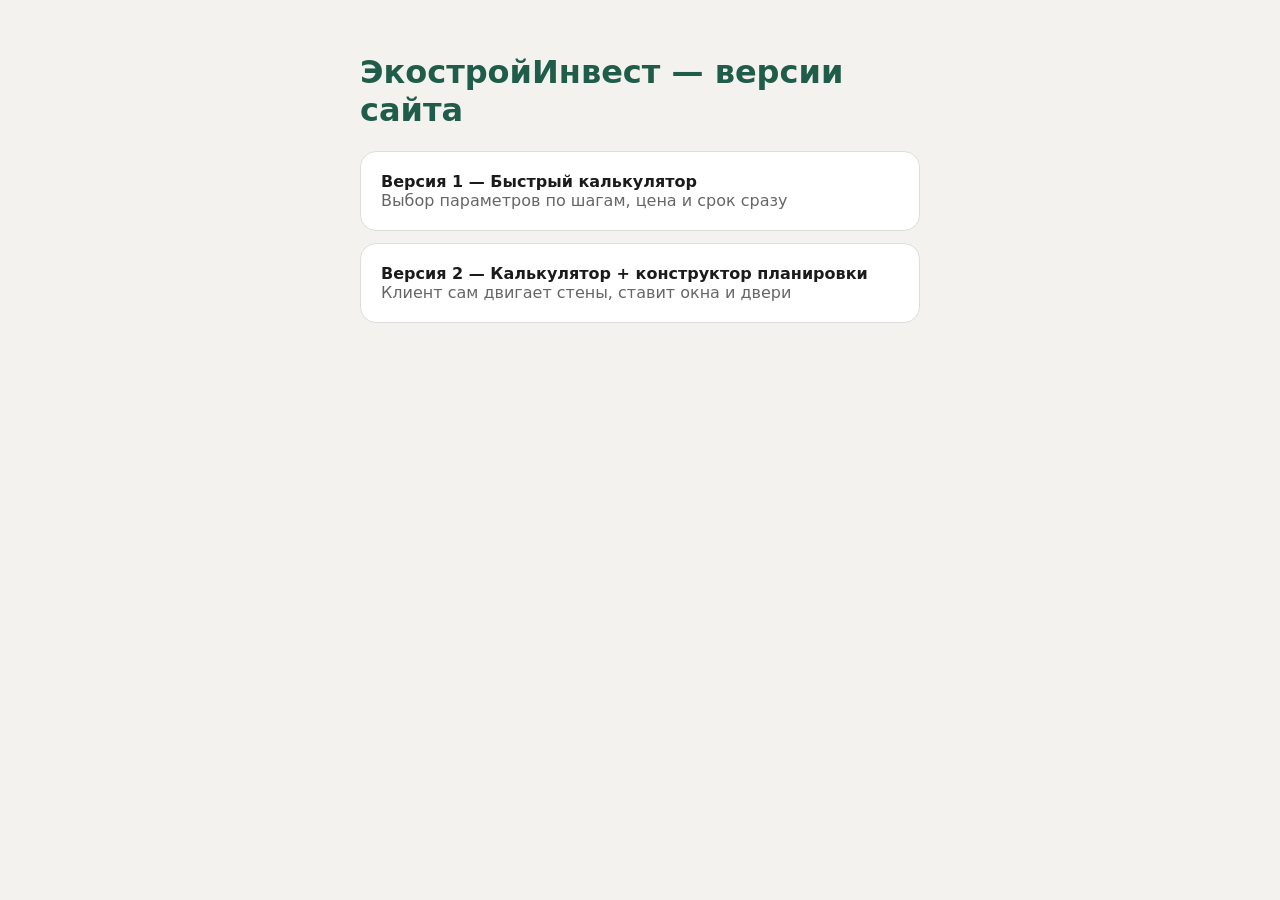
==== commit 08d70b03: "Две версии сайта: v1 калькулятор, v2 конструктор (заглушка) Co-Authored-By: Claude Opus 5.5 <noreply" ====
--- a/index.html
+++ b/index.html
@@ -1,771 +1,6 @@
-<!DOCTYPE html>
-<html lang="ru">
-<head>
-<meta charset="utf-8">
-<meta name="viewport" content="width=device-width, initial-scale=1, viewport-fit=cover">
-<title>ЭкоСтройИнвест — калькулятор дома в Якутске</title>
-<meta name="description" content="Соберите дом в конструкторе и сразу узнайте примерную стоимость и срок строительства в Якутске.">
-<style>
-:root{
-  --green:#1d5a47; --green-d:#143f32; --green-l:#e4efe9;
-  --amber:#e39a2d; --amber-d:#b97614;
-  --bg:#f4f2ec; --card:#ffffff; --ink:#1a2420; --mute:#5f6b66; --line:#dcd8cd;
-  --warn-bg:#fff4dc; --warn:#7a5200;
-  --r:16px;
-}
-*{box-sizing:border-box}
-html{scroll-behavior:smooth;-webkit-text-size-adjust:100%}
-body{margin:0;background:var(--bg);color:var(--ink);
-  font:16px/1.45 system-ui,-apple-system,"Segoe UI",Roboto,"Helvetica Neue",Arial,sans-serif;
-  padding-bottom:calc(84px + env(safe-area-inset-bottom));overflow-x:hidden}
-h1,h2,h3,p{margin:0}
-a{color:inherit}
-button,input,textarea{font:inherit;color:inherit}
-.wrap{max-width:1160px;margin:0 auto;padding:0 16px}
-
-/* Шапка */
-.top{background:var(--green);color:#fff}
-.top .wrap{display:flex;align-items:center;gap:12px;min-height:60px}
-.logo{display:flex;align-items:center;gap:10px;min-width:0;flex:1;text-decoration:none}
-.logo svg{flex:none}
-.logo b{display:block;font-size:17px;line-height:1.1;letter-spacing:-.01em}
-.logo span{display:block;font-size:12px;opacity:.8;white-space:nowrap;overflow:hidden;text-overflow:ellipsis}
-.call{flex:none;display:inline-flex;align-items:center;gap:8px;min-height:44px;padding:0 16px;border-radius:12px;
-  background:var(--amber);color:#1f1602;font-weight:700;text-decoration:none;white-space:nowrap}
-.call .num{display:none}
-
-/* Вступление */
-.hero{background:var(--green);color:#fff;padding:8px 0 28px}
-.hero h1{font-size:27px;line-height:1.12;letter-spacing:-.02em;max-width:17em}
-.hero p{margin-top:10px;opacity:.88;max-width:34em}
-.facts{display:flex;flex-wrap:wrap;gap:8px;margin-top:16px;padding:0;list-style:none}
-.facts li{background:rgba(255,255,255,.13);border-radius:999px;padding:6px 12px;font-size:14px}
-
-/* Конструктор */
-.builder{display:flex;flex-direction:column;gap:14px;margin-top:-14px}
-.side{display:contents}
-.card{background:var(--card);border-radius:var(--r);padding:16px;box-shadow:0 1px 0 rgba(0,0,0,.04),0 6px 18px -12px rgba(20,40,30,.35)}
-.preview{order:0;position:sticky;top:0;z-index:6;padding:8px 12px 8px}
-.preview svg{display:block;width:100%;height:132px}
-.preview .cap{font-size:13px;color:var(--mute);text-align:center;white-space:nowrap;overflow:hidden;text-overflow:ellipsis}
-.steps{order:1;display:flex;flex-direction:column;gap:14px;min-width:0}
-.summary{order:2}
-
-.step h2{font-size:18px;display:flex;align-items:center;gap:10px;letter-spacing:-.01em}
-.step h2 i{flex:none;font-style:normal;width:28px;height:28px;border-radius:50%;background:var(--green-l);color:var(--green);
-  font-size:14px;font-weight:700;display:grid;place-items:center}
-.step .hint{color:var(--mute);font-size:14px;margin-top:4px}
-.opts{display:grid;grid-template-columns:1fr;gap:8px;margin-top:12px}
-.opts.two{grid-template-columns:1fr 1fr}
-.opts.three{grid-template-columns:repeat(3,minmax(0,1fr))}
-.opt{position:relative;display:block;width:100%;text-align:left;background:#fff;border:2px solid var(--line);border-radius:14px;
-  padding:12px 14px;min-height:56px;cursor:pointer;transition:border-color .12s,background .12s}
-.opt b{display:block;font-size:16px;line-height:1.2}
-.opt small{display:block;color:var(--mute);font-size:13px;line-height:1.3;margin-top:3px}
-.opt em{display:block;font-style:normal;font-size:13px;font-weight:600;color:var(--green);margin-top:4px}
-.opt[aria-pressed="true"]{border-color:var(--green);background:var(--green-l)}
-.opt[aria-pressed="true"]::after{content:"";position:absolute;right:10px;top:10px;width:20px;height:20px;border-radius:50%;
-  background:var(--green) url("data:image/svg+xml,%3Csvg xmlns='http://www.w3.org/2000/svg' viewBox='0 0 20 20'%3E%3Cpath d='M5.5 10.5l3 3 6-7' fill='none' stroke='%23fff' stroke-width='2.2' stroke-linecap='round' stroke-linejoin='round'/%3E%3C/svg%3E") center/20px}
-.opt[aria-pressed="true"] b{padding-right:26px}
-.opts.three .opt{padding:12px 8px}
-.opts.three .opt b{font-size:15px;overflow-wrap:anywhere}
-.opts.three .opt[aria-pressed="true"] b{padding-right:0}
-.opts.three .opt[aria-pressed="true"]::after{display:none}
-.opt,.card,.steps,.sub{min-width:0}
-.opt:focus-visible,.chip:focus-visible,.btn:focus-visible,.call:focus-visible{outline:3px solid var(--amber);outline-offset:2px}
-.warn{margin-top:10px;background:var(--warn-bg);color:var(--warn);border-radius:12px;padding:10px 12px;font-size:14px}
-.warn[hidden]{display:none}
-
-/* Площадь */
-.area-row{display:flex;align-items:center;gap:12px;margin-top:14px}
-.area-num{display:flex;align-items:baseline;gap:6px;border:2px solid var(--line);border-radius:14px;padding:6px 12px;background:#fff;flex:none}
-.area-num input{width:3.4em;border:0;outline:0;font-size:26px;font-weight:700;background:transparent;padding:0;-moz-appearance:textfield;appearance:textfield}
-.area-num input::-webkit-outer-spin-button,.area-num input::-webkit-inner-spin-button{-webkit-appearance:none;margin:0}
-.area-num:focus-within{border-color:var(--green)}
-.area-num span{color:var(--mute)}
-.pm{display:flex;gap:8px;margin-left:auto}
-.pm button{width:48px;height:48px;border-radius:14px;border:2px solid var(--line);background:#fff;font-size:24px;line-height:1;cursor:pointer}
-input[type=range]{-webkit-appearance:none;appearance:none;width:100%;height:36px;background:transparent;margin:10px 0 0;cursor:pointer}
-input[type=range]::-webkit-slider-runnable-track{height:8px;border-radius:8px;background:linear-gradient(to right,var(--green) var(--p,25%),var(--line) var(--p,25%))}
-input[type=range]::-moz-range-track{height:8px;border-radius:8px;background:var(--line)}
-input[type=range]::-moz-range-progress{height:8px;border-radius:8px;background:var(--green)}
-input[type=range]::-webkit-slider-thumb{-webkit-appearance:none;width:30px;height:30px;border-radius:50%;background:#fff;border:3px solid var(--green);margin-top:-11px;box-shadow:0 2px 6px rgba(0,0,0,.2)}
-input[type=range]::-moz-range-thumb{width:24px;height:24px;border-radius:50%;background:#fff;border:3px solid var(--green)}
-.scale{display:flex;justify-content:space-between;color:var(--mute);font-size:12px}
-.chips{display:flex;flex-wrap:wrap;gap:8px;margin-top:10px}
-.chip{min-height:44px;padding:0 14px;border-radius:999px;border:2px solid var(--line);background:#fff;cursor:pointer;font-weight:600}
-.chip[aria-pressed="true"]{border-color:var(--green);background:var(--green-l);color:var(--green-d)}
-.sub{margin-top:10px;padding:10px 12px;border-radius:12px;background:#f6f5f0}
-.sub[hidden]{display:none}
-.sub p{font-size:14px;color:var(--mute)}
-
-/* Итог */
-.summary h2{font-size:15px;color:var(--mute);font-weight:600}
-.total{font-size:30px;font-weight:800;letter-spacing:-.02em;line-height:1.15;margin-top:4px}
-.total small{display:block;font-size:14px;font-weight:500;color:var(--mute);letter-spacing:0;margin-top:4px}
-.kpis{display:grid;grid-template-columns:1fr 1fr;gap:8px;margin-top:12px}
-.kpis div{background:#f6f5f0;border-radius:12px;padding:10px 12px}
-.kpis span{display:block;font-size:12px;color:var(--mute)}
-.kpis b{font-size:17px}
-.rows{list-style:none;padding:0;margin:14px 0 0}
-.rows li{padding:9px 0;border-top:1px solid var(--line)}
-.rows .r{display:flex;justify-content:space-between;gap:10px;align-items:baseline}
-.rows .r span{min-width:0}
-.rows .r b{white-space:nowrap;font-variant-numeric:tabular-nums}
-.rows small{display:block;color:var(--mute);font-size:12px}
-.bar{height:4px;border-radius:4px;background:var(--line);margin-top:6px;overflow:hidden}
-.bar u{display:block;height:100%;background:var(--green);border-radius:4px}
-.note{margin-top:12px;font-size:13px;color:var(--warn);background:var(--warn-bg);border-radius:12px;padding:10px 12px}
-.btn{display:flex;align-items:center;justify-content:center;gap:8px;width:100%;min-height:54px;border:0;border-radius:14px;
-  background:var(--amber);color:#1f1602;font-weight:700;font-size:17px;cursor:pointer;text-decoration:none;padding:0 16px;text-align:center}
-.btn:active{background:var(--amber-d)}
-.btn.green{background:#1fa855;color:#fff}
-.btn.ghost{background:transparent;border:2px solid var(--line);color:var(--ink);font-weight:600}
-.summary .btn{margin-top:14px}
-
-/* Липкая плашка */
-.dock{position:fixed;left:0;right:0;bottom:0;z-index:20;background:var(--green-d);color:#fff;
-  padding:10px 12px calc(10px + env(safe-area-inset-bottom));display:flex;align-items:center;gap:10px;box-shadow:0 -6px 20px rgba(0,0,0,.2)}
-.dock .t{min-width:0;flex:1}
-.dock .t b{display:block;font-size:19px;line-height:1.15;white-space:nowrap;letter-spacing:-.01em}
-.dock .t span{display:block;font-size:12px;opacity:.8;white-space:nowrap;overflow:hidden;text-overflow:ellipsis}
-.dock .btn{width:auto;min-height:48px;font-size:16px;flex:none;padding:0 16px}
-
-/* Секции ниже */
-section.blk{margin-top:36px}
-section.blk>h2{font-size:23px;letter-spacing:-.02em;margin-bottom:14px}
-.grid{display:grid;gap:10px;grid-template-columns:1fr}
-.why .card b{display:block;font-size:17px}
-.why .card p{color:var(--mute);font-size:14px;margin-top:4px}
-.why .big{font-size:28px;font-weight:800;color:var(--green);letter-spacing:-.02em}
-.proj .card{display:flex;flex-direction:column;gap:6px}
-.proj b{font-size:18px}
-.proj .meta{font-size:13px;font-weight:600;color:var(--green)}
-.proj p{font-size:14px;color:var(--mute)}
-.proj .fact{font-size:13px;background:var(--green-l);border-radius:10px;padding:6px 10px;color:var(--green-d)}
-.proj .pp{font-weight:700;font-size:16px;color:var(--ink)}
-.proj .btn{min-height:48px;font-size:16px;margin-top:auto}
-.proj a.src{font-size:13px;color:var(--mute);text-align:center;padding:6px}
-.faq details{background:var(--card);border-radius:14px;margin-bottom:8px}
-.faq summary{padding:16px;font-weight:600;cursor:pointer;min-height:54px}
-.faq p{padding:0 16px 16px;color:var(--mute);font-size:15px}
-.stages{counter-reset:s;list-style:none;padding:0;margin:0;display:grid;gap:10px}
-.stages li{counter-increment:s;background:var(--card);border-radius:var(--r);padding:14px 16px 14px 58px;position:relative}
-.stages li::before{content:counter(s);position:absolute;left:14px;top:14px;width:32px;height:32px;border-radius:50%;background:var(--green);color:#fff;font-weight:700;display:grid;place-items:center}
-.stages b{display:block}
-.stages span{color:var(--mute);font-size:14px}
-
-/* Форма */
-.form label{display:block;font-size:14px;font-weight:600;margin-top:14px}
-.form input[type=text],.form input[type=tel],.form textarea{display:block;width:100%;margin-top:6px;border:2px solid var(--line);border-radius:14px;
-  padding:13px 14px;font-size:16px;background:#fff;outline:0}
-.form input:focus,.form textarea:focus{border-color:var(--green)}
-.form textarea{min-height:92px;resize:vertical}
-.form .err{color:#b3261e;font-size:13px;margin-top:6px;min-height:0}
-.form .btn{margin-top:16px}
-.form .fine{font-size:12px;color:var(--mute);margin-top:10px}
-.mini{background:var(--green-l);border-radius:12px;padding:10px 12px;font-size:14px;margin-top:4px}
-.done h3{font-size:22px;letter-spacing:-.02em}
-.done pre{white-space:pre-wrap;word-break:break-word;font:14px/1.5 inherit;font-family:inherit;background:#f6f5f0;border-radius:12px;padding:12px;margin:12px 0}
-.done .btn+.btn{margin-top:10px}
-.contacts .card p{margin-top:8px}
-.contacts .card p span{display:block;font-size:12px;color:var(--mute)}
-.contacts a{font-weight:600;text-decoration:none;color:var(--green);word-break:break-word}
-.contacts .acts{display:grid;gap:10px;margin-top:16px}
-footer{margin-top:36px;padding:20px 0;color:var(--mute);font-size:13px;border-top:1px solid var(--line)}
-
-@media (max-width:359px){
-  .opts.three{grid-template-columns:1fr}
-  .hero h1{font-size:24px}
-  .dock .t b{font-size:17px}
-}
-@media (min-width:600px){
-  .opts{grid-template-columns:1fr 1fr}
-  .opts.cols3{grid-template-columns:repeat(3,1fr)}
-  .grid{grid-template-columns:1fr 1fr}
-  .stages{grid-template-columns:1fr 1fr}
-  .contacts .acts{grid-template-columns:1fr 1fr}
-}
-@media (min-width:960px){
-  body{padding-bottom:0}
-  .dock{display:none}
-  .call .num{display:inline}.call .lbl{display:none}
-  .hero{padding:20px 0 44px}
-  .hero h1{font-size:40px}
-  .builder{display:grid;grid-template-columns:minmax(0,1fr) 400px;gap:20px;align-items:start;margin-top:-24px}
-  .side{display:flex;flex-direction:column;gap:14px;position:sticky;top:14px;grid-column:2;grid-row:1;max-height:calc(100vh - 28px);overflow:auto;border-radius:var(--r)}
-  .preview{position:static;padding:12px}
-  .preview svg{height:200px}
-  .steps{grid-column:1;grid-row:1}
-  .card{padding:22px}
-  .grid.why,.grid.proj{grid-template-columns:repeat(3,1fr)}
-  .stages{grid-template-columns:repeat(3,1fr)}
-  .two-col{display:grid;grid-template-columns:1fr 1fr;gap:20px;align-items:start}
-  .two-col section.blk{margin-top:44px}
-  section.blk{margin-top:44px}
-}
-</style>
-</head>
-<body>
-
-<header class="top">
-  <div class="wrap">
-    <a class="logo" href="#top" aria-label="ЭкоСтройИнвест">
-      <svg width="34" height="34" viewBox="0 0 34 34" aria-hidden="true"><rect width="34" height="34" rx="9" fill="#fff"/><path d="M6 18 17 8l11 10" fill="none" stroke="#1d5a47" stroke-width="3" stroke-linecap="round" stroke-linejoin="round"/><path d="M10 17v9h14v-9" fill="none" stroke="#1d5a47" stroke-width="3" stroke-linejoin="round"/><rect x="15" y="19" width="4" height="7" fill="#e39a2d"/></svg>
-      <span style="min-width:0"><b>ЭкоСтройИнвест</b><span>Дома под ключ · Якутск</span></span>
-    </a>
-    <a class="call" id="callTop" href="#"><svg width="18" height="18" viewBox="0 0 24 24" aria-hidden="true"><path fill="currentColor" d="M6.6 10.8a15.1 15.1 0 0 0 6.6 6.6l2.2-2.2a1 1 0 0 1 1-.25c1.1.37 2.3.57 3.6.57a1 1 0 0 1 1 1V20a1 1 0 0 1-1 1A17 17 0 0 1 3 4a1 1 0 0 1 1-1h3.5a1 1 0 0 1 1 1c0 1.25.2 2.45.57 3.57a1 1 0 0 1-.25 1z"/></svg><span class="lbl">Позвонить</span><span class="num" id="callNum"></span></a>
-  </div>
-</header>
-
-<div class="hero" id="top">
-  <div class="wrap">
-    <h1>Соберите свой дом и сразу узнайте цену</h1>
-    <p>Дома из каркасных панелей и профилированного бруса собственного производства. Выберите параметры — цена и срок пересчитаются сразу.</p>
-    <ul class="facts">
-      <li>На рынке Якутии с 2009 года</li><li>Своё производство</li><li>Все виды ипотеки</li><li>★ 4,9 в 2ГИС</li>
-    </ul>
-  </div>
-</div>
-
-<main class="wrap">
-  <div class="builder" id="calc">
-    <aside class="side">
-      <div class="card preview" aria-live="off">
-        <svg id="house" viewBox="0 0 420 230" role="img" aria-label="Схема дома"></svg>
-        <div class="cap" id="houseCap"></div>
-      </div>
-      <div class="card summary" id="summary">
-        <h2>Примерная стоимость</h2>
-        <div class="total" id="totalRange" aria-live="polite"></div>
-        <div class="kpis">
-          <div><span>Срок строительства</span><b id="kpiTime"></b></div>
-          <div><span>За 1 м²</span><b id="kpiM2"></b></div>
-        </div>
-        <ul class="rows" id="rows"></ul>
-        <p class="note" id="priceNote"></p>
-        <a class="btn" href="#lead">Получить точную смету</a>
-      </div>
-    </aside>
-
-    <div class="steps" id="steps">
-      <div class="card step"><h2><i>1</i>Материал стен</h2><p class="hint">Обе технологии — на материалах собственного производства в Якутске.</p><div class="opts" data-group="tech"></div></div>
-
-      <div class="card step"><h2><i>2</i>Площадь дома</h2>
-        <p class="hint">Общая площадь по всем этажам.</p>
-        <div class="area-row">
-          <label class="area-num"><input id="areaNum" type="number" inputmode="numeric" aria-label="Площадь, м²"><span>м²</span></label>
-          <div class="pm"><button type="button" id="areaMinus" aria-label="Меньше">−</button><button type="button" id="areaPlus" aria-label="Больше">+</button></div>
-        </div>
-        <input id="areaRange" type="range" aria-label="Площадь дома">
-        <div class="scale"><span id="areaMin"></span><span id="areaMax"></span></div>
-        <div class="sub" style="background:none;padding:0"><p>Популярные размеры</p><div class="chips" id="areaChips"></div></div>
-      </div>
-
-      <div class="card step"><h2><i>3</i>Этажность</h2><div class="opts three" data-group="floors"></div></div>
-
-      <div class="card step"><h2><i>4</i>Фундамент</h2>
-        <p class="hint">Тип подбираем под грунт и мерзлоту на участке — выезд на участок бесплатный.</p>
-        <div class="opts" data-group="foundation"></div>
-        <p class="warn" id="foundWarn" hidden></p>
-      </div>
-
-      <div class="card step"><h2><i>5</i>Кровля</h2>
-        <div class="opts cols3" data-group="roofShape"></div>
-        <div class="opts cols3" data-group="roofMat"></div>
-      </div>
-
-      <div class="card step"><h2><i>6</i>Стены и утепление</h2>
-        <p class="hint">Под якутскую зиму: чем толще стена, тем меньше счёт за отопление.</p>
-        <div class="opts" id="wallOpts"></div>
-      </div>
-
-      <div class="card step"><h2><i>7</i>Отделка</h2><div class="opts cols3" data-group="finish"></div></div>
-
-      <div class="card step"><h2><i>8</i>Дополнительно</h2>
-        <p class="hint">Можно выбрать несколько.</p>
-        <div class="opts" id="extras"></div>
-        <div id="optSubs"></div>
-      </div>
-    </div>
-  </div>
-
-  <section class="blk" id="lead">
-    <h2>Заявка на точную смету</h2>
-    <div class="card form" id="leadBox">
-      <form id="leadForm" novalidate>
-        <div class="mini" id="leadMini"></div>
-        <label for="fName">Как к вам обращаться</label>
-        <input id="fName" name="name" type="text" autocomplete="name" placeholder="Имя">
-        <label for="fPhone">Телефон</label>
-        <input id="fPhone" name="phone" type="tel" inputmode="tel" autocomplete="tel" placeholder="+7 ___ ___-__-__">
-        <div class="err" id="fErr" role="alert"></div>
-        <label>Как удобнее связаться</label>
-        <div class="chips" id="contactChips">
-          <button type="button" class="chip" data-v="Звонок" aria-pressed="true">Звонок</button>
-          <button type="button" class="chip" data-v="WhatsApp" aria-pressed="false">WhatsApp</button>
-        </div>
-        <label for="fMsg">Комментарий</label>
-        <textarea id="fMsg" name="msg" placeholder="Есть ли участок, когда хотите начать, пожелания"></textarea>
-        <button class="btn" type="submit">Отправить заявку</button>
-        <p class="fine">Прототип: заявка пока никуда не отправляется.</p>
-      </form>
-    </div>
-  </section>
-
-  <section class="blk" id="projects">
-    <h2>Наши проекты — посчитайте такой же</h2>
-    <div class="grid proj" id="projGrid"></div>
-  </section>
-
-  <section class="blk">
-    <h2>Почему мы</h2>
-    <div class="grid why">
-      <div class="card"><div class="big">С 2009 года</div><b>строим в Якутии</b><p>Дома, коттеджи, бани, гаражи. Состоим в СРО «Союз строителей Якутии».</p></div>
-      <div class="card"><div class="big">Свой завод</div><b>панели, брус, отделка</b><p>Каркасные панели, профилированный брус и имитацию бруса делаем сами в Якутске. Проводим экскурсии на производство.</p></div>
-      <div class="card"><div class="big">Не СИП</div><b>тёплые экологичные панели</b><p>Наши каркасные панели в 4 раза теплее брусовой стены, без усадки — можно сразу заезжать.</p></div>
-      <div class="card"><div class="big">Круглый год</div><b>собираем и зимой</b><p>Домокомплект собирается за считаные дни; отправляем в улусы, можно собрать самостоятельно.</p></div>
-      <div class="card"><div class="big">Ипотека</div><b>все программы и соцвыплаты</b><p>Помогаем с одобрением прямо в офисе и с первоначальным взносом.</p></div>
-      <div class="card"><div class="big">★ 4,9</div><b>оценка в 2ГИС</b><p>125 оценок. Бесплатный выезд на участок и консультация.</p></div>
-    </div>
-  </section>
-
-  <section class="blk">
-    <h2>Как мы работаем</h2>
-    <ol class="stages">
-      <li><b>Бесплатная консультация</b><span>В офисе или с выездом на участок: бюджет, проект, ипотека.</span></li>
-      <li><b>Проект и смета</b><span>Подбираем планировку, считаем точную стоимость.</span></li>
-      <li><b>Договор</b><span>Фиксируем цену, сроки и этапы оплаты. Возможна ипотека.</span></li>
-      <li><b>Производство домокомплекта</b><span>Панели или брус изготавливаем на своём заводе в Якутске.</span></li>
-      <li><b>Фундамент и сборка</b><span>Фундамент на регулируемых опорах — за день, коробка — за считаные дни.</span></li>
-      <li><b>Отделка и сдача</b><span>Инженерные сети, отделка, приёмка.</span></li>
-    </ol>
-  </section>
-
-  <section class="blk">
-    <h2>Частые вопросы</h2>
-    <div class="faq">
-      <details><summary>Что входит в домокомплект?</summary><p>Цокольные панели, панели кровли, панели внешних и внутренних стен с готовыми проёмами под окна и двери. Фундамент, сборку, окна, двери и отделку можно заказать у нас же — под ключ.</p></details>
-      <details><summary>Можно ли собрать дом самостоятельно?</summary><p>Да. Панели не требуют дополнительного каркаса, комплект промаркирован. Поэтому домокомплекты часто заказывают в отдалённые улусы.</p></details>
-      <details><summary>Строите ли вы зимой?</summary><p>Да, производим и собираем круглый год.</p></details>
-      <details><summary>Это СИП-панели?</summary><p>Нет. Это каркасные панели нашего производства, соответствуют ГОСТ и СП 31-105-2002; панели проходят испытания на огнестойкость.</p></details>
-      <details><summary>Можно ли в ипотеку?</summary><p>Да, работаем со всеми видами ипотеки и социальными выплатами, помогаем с одобрением в офисе.</p></details>
-    </div>
-  </section>
-
-  <section class="blk contacts" id="contacts">
-    <h2>Контакты</h2>
-    <div class="card">
-      <b id="cName"></b>
-      <p><span>Адрес</span><i id="cAddr" style="font-style:normal"></i></p>
-      <p><span>Телефон</span><a id="cPhone" href="#"></a></p>
-      <p><span>WhatsApp / Telegram</span><a id="cWa" href="#"></a></p>
-      <p><span>Почта</span><a id="cMail" href="#"></a></p>
-      <p><span>Часы работы</span><i id="cHours" style="font-style:normal"></i></p>
-      <div class="acts">
-        <a class="btn" id="cCall" href="#">Позвонить</a>
-        <a class="btn green" id="cWaBtn" href="#" target="_blank" rel="noopener">Написать в WhatsApp</a>
-        <a class="btn ghost" id="cVk" href="#" target="_blank" rel="noopener">Группа ВКонтакте</a>
-        <a class="btn ghost" id="cGis" href="#" target="_blank" rel="noopener">Мы в 2ГИС</a>
-        <a class="btn ghost" id="cTg" href="#" target="_blank" rel="noopener">Канал в Telegram</a>
-      </div>
-    </div>
-  </section>
-
-  <footer>Расчёт в калькуляторе примерный и не является публичной офертой. Точная стоимость фиксируется в договоре после выезда на участок и согласования проекта.</footer>
-</main>
-
-<div class="dock" id="dock">
-  <div class="t"><b id="dockTotal"></b><span id="dockSub"></span></div>
-  <a class="btn" href="#lead">Заявка</a>
-</div>
-
-<script>
-/* =====================================================================
-   НАСТРОЙКИ. Все цены ПРИМЕРНЫЕ (ориентир по рынку Якутска) —
-   владелец заменяет цифры здесь, остальной код трогать не нужно.
-   ===================================================================== */
-const CONFIG = {
-  company: {
-    name: 'ЭкоСтройИнвест',
-    phone: '+79142726700',          // основной телефон (2ГИС)
-    whatsapp: '79644268085',        // WhatsApp / Telegram (2ГИС и посты VK 2026 г.)
-    email: '250_700@mail.ru',
-    address: 'Якутск, ул. Петровского, 19, офис 302а, 3 этаж',
-    hours: '09:00–18:00, консультации по предварительной записи',   // дни недели не подтверждены
-    vk: 'https://vk.ru/ecostroy_ykt',
-    tg: 'https://t.me/ecostroy_ykt',
-    gis: 'https://2gis.ru/yakutsk/firm/70000001035369724'
-  },
-  priceNote: 'Цены примерные, уточняются. Часть цифр — из прайса и постов компании, остальное — ориентир по рынку. Итог зависит от проекта и участка.',
-  range: { low: 0.93, high: 1.12 },            // вилка вокруг расчётной суммы
-  area: { min: 30, max: 250, step: 2, def: 76, popular: [44, 54, 76, 98, 150] },   // площади из реальных проектов в VK
-
-  // kit — домокомплект, ₽ за м² общей площади; build — сборка и перекрытия, ₽/м²; days — дней на 1 м².
-  // walls — толщина стен: доплата ₽/м² к домокомплекту.
-  tech: [
-    { id: 'frame', name: 'Каркасные панели', desc: 'Домокомплект своего производства (не СИП), без усадки',
-      kit: 18000,      // РЕАЛЬНАЯ: «каркасный домокомплект от 18 000 ₽» (2ГИС)
-      build: 6000,     // примерная
-      days: 0.12,
-      walls: [
-        { id: 'std', name: 'Панели 150 мм', desc: 'Круглогодичный дом или дача', perM2: 0 },
-        { id: 'plus', name: 'Панели 200 мм', desc: 'Максимум тепла для постоянной жизни', perM2: 2500 }   // примерная
-      ] },
-    { id: 'timber', name: 'Профилированный брус', desc: 'Брус своего производства, пружинные узлы и межвенцовый утеплитель',
-      kit: 12000,      // ОЦЕНКА по посту: комплект стен 5,42×5,42 из бруса 18×18 — 310 000 ₽ (только стены)
-      build: 18000,    // примерная: сборка, полы, перекрытия, стропила
-      days: 0.30,
-      walls: [
-        { id: 'std', name: 'Брус 15×18 см', desc: 'Стена 15 см', perM2: 0 },
-        { id: 'plus', name: 'Брус 18×18 см', desc: 'Стена 18 см, теплее', perM2: 1500 }                    // примерная
-      ] }
-  ],
-  openingsPerM2: 8000,                          // окна и входная дверь, ₽/м² — примерная
-  // div — во сколько раз пятно застройки меньше общей площади; boxK — поправка к домокомплекту; timeK — к сроку
-  floors: [
-    { id: '1', name: '1 этаж', div: 1, boxK: 1.00, timeK: 1.00 },
-    { id: '1.5', name: 'С мансардой', div: 1.6, boxK: 0.95, timeK: 1.05 },
-    { id: '2', name: '2 этажа', div: 2, boxK: 0.97, timeK: 1.10 }
-  ],
-  // ₽ за м² пятна застройки — ВСЕ примерные. Типы фундаментов — из постов компании.
-  foundation: [
-    { id: 'rcpad', name: 'Регулируемые ж/б опоры', desc: 'Наша разработка: монтаж за 1 день, дом можно выравнивать в будущем', perM2: 6000, days: 1, notFor: [] },
-    { id: 'screw', name: 'Винтовые сваи', desc: 'Для лёгких каркасных домов', perM2: 7500, days: 4, notFor: [] },
-    { id: 'strip', name: 'Ленточный', desc: 'Железобетонная лента по периметру и под несущими стенами', perM2: 12000, days: 21, notFor: [] },
-    { id: 'slab', name: 'Плита', desc: 'Утеплённая монолитная плита', perM2: 16000, days: 20, notFor: [] }
-  ],
-  // k — отношение площади кровли к пятну застройки
-  roofShape: [
-    { id: 'gable', name: 'Двускатная', k: 1.25 },
-    { id: 'shed', name: 'Односкатная', k: 1.12 },
-    { id: 'hip', name: 'Вальмовая', k: 1.38 }
-  ],
-  // кровельное покрытие с монтажом, ₽ за м² кровли — примерные
-  roofMat: [
-    { id: 'metal', name: 'Металлочерепица', perM2: 4500, color: '#8a3b2f' },
-    { id: 'prof', name: 'Профнастил', perM2: 3800, color: '#6b7780' },
-    { id: 'soft', name: 'Мягкая черепица', perM2: 6200, color: '#3d4a3f' }
-  ],
-  // доплата ₽ за м² общей площади — примерные; days — дней на 1 м²
-  finish: [
-    { id: 'shell', name: 'Тёплый контур', desc: 'Без внутренней отделки', perM2: 0, days: 0 },
-    { id: 'pre', name: 'Под чистовую', desc: 'Стены и полы готовы к финишу', perM2: 12000, days: 0.2 },
-    { id: 'key', name: 'Под ключ', desc: 'Имитация бруса, шпунтованный пол, сантехника, двери', perM2: 24000, days: 0.5 }
-  ],
-  // Доп. опции. sizes: числа × perUnit, либо готовые пары {label, price}. def — индекс размера по умолчанию.
-  options: [
-    { id: 'terrace', name: 'Терраса', desc: 'Крытая, на общем фундаменте', perUnit: 22000, unit: 'м²', sizes: [14, 20, 27], def: 0, days: 4 },   // примерная
-    { id: 'garage', name: 'Гараж', desc: 'Сэндвич-панели, плита, кровля, дверь, окно. Ворота отдельно', def: 0, days: 10,
-      sizes: [ { label: '6×6 м', price: 990000 }, { label: '6×7 м', price: 1090000 }, { label: '7×7 м', price: 1193000 }, { label: '7×8 м', price: 1346000 } ] }, // РЕАЛЬНЫЕ (пост VK, осень 2025)
-    { id: 'septic', name: 'Септик под ключ', desc: 'Новый металл 3 мм, утепление, доставка, яма, установка', def: 1, days: 2,
-      sizes: [ { label: '6 м³', price: 137500 }, { label: '8 м³', price: 171000 }, { label: '10 м³', price: 202000 }, { label: '12 м³', price: 227000 } ] },      // РЕАЛЬНЫЕ (2ГИС: ёмкость + установка)
-    { id: 'fence', name: 'Забор', desc: 'Профлист, под ключ с установкой', perUnit: 3500, unit: 'м', sizes: [40, 60, 100], def: 1, days: 2 },     // РЕАЛЬНАЯ: от 3 500 ₽/п.м (2ГИС)
-    { id: 'electric', name: 'Электрика', desc: 'Разводка, щит, розетки и свет', perM2: 3200, days: 0 },   // примерная
-    { id: 'heating', name: 'Отопление', desc: 'Котёл, радиаторы, разводка', perM2: 5500, days: 0 }         // примерная
-  ],
-  prepDays: 25,                                 // проект, смета, изготовление домокомплекта — примерно
-
-  // Проекты из постов VK: кнопка «Посчитать такой» подставляет параметры в калькулятор
-  projects: [
-    { name: 'Барнхаус 6×9', meta: '54 м² · каркасные панели', text: 'Большие окна и много света, внутри — имитация бруса нашего производства.', fact: 'Готовый домокомплект был в наличии за 1 356 000 ₽ (осень 2025)',
-      link: 'https://vk.ru/wall-211447172_1133', set: { tech: 'frame', area: 54, floors: '1', foundation: 'screw', roofShape: 'gable', wall: 'plus' } },
-    { name: 'Дом 8×9,5', meta: '76 м² · каркасные панели', text: 'Один из самых популярных проектов: за сезон построили два, один — в Хатассах.', fact: 'Одобрен банком для ипотеки',
-      link: 'https://vk.ru/wall-211447172_1273', set: { tech: 'frame', area: 76, floors: '1', foundation: 'rcpad', roofShape: 'gable', wall: 'plus' } },
-    { name: '«Олёкма»', meta: '57 м² + терраса 14 м²', text: '2 спальни, санузел. Каркасно-панельный домокомплект, фасад из имитации бруса.', fact: 'Ленточный фундамент',
-      link: 'https://vk.ru/wall-211447172_1259', set: { tech: 'frame', area: 57, floors: '1', foundation: 'strip', roofShape: 'gable', wall: 'plus', opts: { terrace: 0 } } },
-    { name: 'Дом 9×8 с террасой 3×9', meta: '72 м² + терраса 27 м²', text: 'На регулируемых железобетонных опорах — фундамент собрали за один рабочий день.', fact: 'Наша разработка фундамента',
-      link: 'https://vk.ru/wall-211447172_1161', set: { tech: 'frame', area: 72, floors: '1', foundation: 'rcpad', roofShape: 'gable', wall: 'plus', opts: { terrace: 2 } } },
-    { name: 'Двухэтажный 7×7 с гаражом', meta: '98 м² · 2 этажа · гараж 7×7', text: 'Двухэтажный домокомплект и пристроенный гараж из каркасных панелей.', fact: 'Домокомплект со сборкой — от 2,2 млн ₽ (сентябрь 2025)',
-      link: 'https://vk.ru/wall-211447172_1086', set: { tech: 'frame', area: 98, floors: '2', foundation: 'rcpad', roofShape: 'gable', wall: 'std', opts: { garage: 2 } } },
-    { name: 'Дом из профбруса с гаражом', meta: '2 этажа · профилированный брус', text: 'Один из самых красивых наших домов. Площадь в посте не указана — в расчёте взяли 120 м².', fact: 'Брус нашего производства',
-      link: 'https://vk.ru/wall-211447172_1243', set: { tech: 'timber', area: 120, floors: '2', foundation: 'strip', roofShape: 'gable', wall: 'plus', opts: { garage: 0 } } }
-  ]
-};
-
-/* ============================ Состояние ============================ */
-const state = {
-  tech: 'frame', wall: 'plus', area: CONFIG.area.def, floors: '1', foundation: 'rcpad',
-  roofShape: 'gable', roofMat: 'metal', finish: 'pre',
-  options: { terrace: false, garage: false, septic: false, fence: false, electric: true, heating: true },
-  optSize: {}, contact: 'Звонок'
-};
-CONFIG.options.forEach(o => { if (o.sizes) state.optSize[o.id] = o.def || 0; });
-const optSize = o => { const z = o.sizes[state.optSize[o.id]]; return typeof z === 'number' ? { label: z + ' ' + o.unit, price: z * o.perUnit, n: z } : z; };
-const curWall = () => { const t = pick('tech', state.tech); return t.walls.find(w => w.id === state.wall) || t.walls[0]; };
-const $ = s => document.querySelector(s);
-const pick = (group, id) => CONFIG[group].find(x => x.id === id);
-const nf = new Intl.NumberFormat('ru-RU');
-const rub = n => nf.format(Math.round(n / 1000) * 1000) + ' ₽';
-const mln = n => (Math.round(n / 100000) / 10).toLocaleString('ru-RU', { minimumFractionDigits: 1, maximumFractionDigits: 1 });
-const telPretty = p => p.replace(/^\+?7(\d{3})(\d{3})(\d{2})(\d{2})$/, '+7 $1 $2-$3-$4');
-
-/* ============================== Расчёт ============================== */
-function calc() {
-  const t = pick('tech', state.tech), w = curWall(), fl = pick('floors', state.floors), f = pick('foundation', state.foundation);
-  const rs = pick('roofShape', state.roofShape), rm = pick('roofMat', state.roofMat), fin = pick('finish', state.finish);
-  const A = state.area, foot = A / fl.div;
-  const rows = [
-    { k: 'Домокомплект', d: t.name + ', ' + w.name.toLowerCase(), v: A * (t.kit + w.perM2) * fl.boxK },
-    { k: 'Сборка и перекрытия', d: fl.name, v: A * t.build },
-    { k: 'Окна и входная дверь', d: '', v: A * CONFIG.openingsPerM2 },
-    { k: 'Фундамент', d: f.name, v: foot * f.perM2 },
-    { k: 'Кровля', d: rs.name + ', ' + rm.name.toLowerCase(), v: foot * rs.k * rm.perM2 },
-    { k: 'Отделка', d: fin.name, v: A * fin.perM2 }
-  ];
-  let days = CONFIG.prepDays + f.days + A * t.days * fl.timeK + A * fin.days;
-  CONFIG.options.forEach(o => {
-    if (!state.options[o.id]) return;
-    let v, d = '';
-    if (o.sizes) { const z = optSize(o); v = z.price; d = z.label; } else v = A * o.perM2;
-    rows.push({ k: o.name, d, v, extra: true });
-    days += o.days || 0;
-  });
-  const sum = rows.reduce((s, r) => s + r.v, 0);
-  const m = Math.max(1, Math.round(days / 30));
-  return { rows, sum, low: sum * CONFIG.range.low, high: sum * CONFIG.range.high,
-           days, months: [m, m + 1], perM2: sum / A, foot, warn: f.notFor.includes(state.tech) ? f : null };
-}
-
-/* ======================= Рисунок дома (SVG) ======================= */
-function drawHouse(c) {
-  const W = 420, G = 200;                              // ширина холста, уровень земли
-  const tech = state.tech, piles = state.foundation === 'rcpad' || state.foundation === 'screw';
-  const terraceArea = optSize(CONFIG.options.find(o => o.id === 'terrace')).n;
-  const two = state.floors === '2', attic = state.floors === '1.5';
-  const bw = Math.round(Math.max(120, Math.min(220, 120 + (c.foot - 25) / 275 * 150)));
-  const tw = state.options.terrace ? 40 + terraceArea * 1.5 : 0;
-  const gw = state.options.garage ? 82 : 0;
-  const x = Math.round((W - (tw + bw + gw)) / 2 + tw);  // левый край дома
-  const base = piles ? G - 12 : G - 6;                 // низ стен
-  const sh = 46, bh = (two ? 2 : 1) * sh, top = base - bh;
-  const wall = { frame: '#e3c79a', timber: '#c58a4e' }[tech];
-  const wallLine = { frame: '#c9a873', timber: '#9a6534' }[tech];
-  const roofC = pick('roofMat', state.roofMat).color;
-  let s = '';
-  s += '<defs><linearGradient id="sky" x1="0" y1="0" x2="0" y2="1"><stop offset="0" stop-color="#dcebf2"/><stop offset="1" stop-color="#f6f8f6"/></linearGradient>' +
-       '<clipPath id="wc"><rect x="' + x + '" y="' + top + '" width="' + bw + '" height="' + bh + '"/></clipPath></defs>';
-  s += '<rect width="420" height="230" rx="12" fill="url(#sky)"/>';
-  s += '<path d="M0 ' + (G + 2) + ' Q105 ' + (G - 6) + ' 210 ' + G + ' T420 ' + (G + 1) + ' V230 H0Z" fill="#fff"/>';
-  if (state.options.fence) { let fp = ''; for (let fx = 6; fx < 414; fx += 9) fp += '<rect x="' + fx + '" y="' + (G - 24) + '" width="7" height="26" fill="#8e9aa3"/>'; s += '<g opacity=".55">' + fp + '</g>'; }
-  // лиственницы
-  const tree = (tx, h) => '<path d="M' + tx + ' ' + (G - h) + 'l' + h * .22 + ' ' + h * .45 + 'h-' + h * .1 + 'l' + h * .16 + ' ' + h * .4 + 'h-' + h * .56 + 'l' + h * .16 + '-' + h * .4 + 'h-' + h * .1 + 'z" fill="#7fa493"/><rect x="' + (tx - 1.5) + '" y="' + (G - h * .15) + '" width="3" height="' + h * .17 + '" fill="#6b5a45"/>';
-  s += tree(22, 70) + tree(46, 46) + tree(398, 78);
-  // дым
-  if (state.options.heating) {
-    const cx = x + bw * .74;
-    const rt = top - (attic ? 44 : 26);
-    s += '<rect x="' + (cx - 6) + '" y="' + (rt - 18) + '" width="12" height="46" fill="#7d6a5d"/>' +
-         '<g fill="#fff" opacity=".9"><circle cx="' + (cx + 4) + '" cy="' + (rt - 28) + '" r="6"/><circle cx="' + (cx + 13) + '" cy="' + (rt - 40) + '" r="8"/><circle cx="' + (cx + 26) + '" cy="' + (rt - 54) + '" r="10"/></g>';
-  }
-  // фундамент
-  if (piles) {
-    const n = Math.max(3, Math.round(bw / 44));
-    for (let i = 0; i <= n; i++) {
-      const px = x + 5 + i * (bw - 16) / n;
-      s += state.foundation === 'screw' ? '<rect x="' + px + '" y="' + base + '" width="6" height="' + (G - base + 5) + '" fill="#7a8087"/>' : '<path d="M' + (px - 1) + ' ' + base + 'h8v' + (G - base - 4) + 'h4v7h-16v-7h4z" fill="#9aa0a6"/>';
-      if (state.foundation === 'screw') s += '<path d="M' + (px - 3) + ' ' + (G + 3) + 'h12" stroke="#7a8087" stroke-width="2"/>';
-    }
-    if (state.foundation !== 'screw') s += '<rect x="' + (x - 2) + '" y="' + (base - 1) + '" width="' + (bw + 4) + '" height="5" fill="#8d939a"/>';
-  } else {
-    s += state.foundation === 'slab' ? '<rect x="' + (x - 8) + '" y="' + base + '" width="' + (bw + 16) + '" height="7" rx="1" fill="#8d939a"/>' : '<rect x="' + x + '" y="' + base + '" width="' + bw + '" height="8" fill="#8d939a"/>';
-  }
-  // стены
-  s += '<rect x="' + x + '" y="' + top + '" width="' + bw + '" height="' + bh + '" fill="' + wall + '"/>';
-  let pat = '';
-  const stepY = tech === 'timber' ? 9.2 : 5.75;
-  for (let y = top + stepY; y < base - 1; y += stepY) pat += 'M' + x + ' ' + y + 'h' + bw;
-  s += '<path d="' + pat + '" stroke="' + wallLine + '" stroke-width="' + (tech === 'timber' ? 1.4 : .8) + '" fill="none" clip-path="url(#wc)"/>';
-  if (two) s += '<rect x="' + x + '" y="' + (top + sh - 1.5) + '" width="' + bw + '" height="3" fill="' + wallLine + '"/>';
-  // окна и дверь
-  const win = (wx, wy, ww, wh) => '<rect x="' + wx + '" y="' + wy + '" width="' + ww + '" height="' + wh + '" rx="1.5" fill="#bfe0ee" stroke="#fff" stroke-width="2.5"/><path d="M' + (wx + ww / 2) + ' ' + wy + 'v' + wh + '" stroke="#fff" stroke-width="1.6"/>';
-  const slots = bw > 175 ? 4 : 3, sw = bw / slots;
-  for (let fI = 0; fI < (two ? 2 : 1); fI++) {
-    const fy = base - sh * (fI + 1);
-    for (let i = 0; i < slots; i++) {
-      const cx = x + sw * i + sw / 2;
-      if (fI === 0 && i === 0) {
-        s += '<rect x="' + (cx - 9) + '" y="' + (base - 32) + '" width="18" height="32" rx="1.5" fill="#5a4636"/><circle cx="' + (cx + 5) + '" cy="' + (base - 15) + '" r="1.4" fill="#e39a2d"/>';
-        if (!state.options.terrace) s += '<path d="M' + (cx - 12) + ' ' + base + 'h24v' + (G - base) / 2 + 'h6v' + (G - base) / 2 + 'h-36v-' + (G - base) / 2 + 'h6z" fill="#a9977f"/>';
-      } else s += win(cx - 11, fy + 11, 22, 22);
-    }
-  }
-  // крыша
-  const ov = 10, rh = attic ? 58 : 34, L = x - ov, R = x + bw + ov, M = x + bw / 2;
-  if (state.roofShape === 'gable') {
-    s += '<path d="M' + L + ' ' + top + 'L' + M + ' ' + (top - rh) + 'L' + R + ' ' + top + 'Z" fill="' + roofC + '"/>';
-    if (attic) s += win(M - 11, top - 30, 22, 20);
-  } else if (state.roofShape === 'shed') {
-    const hL = attic ? 52 : 30, hR = attic ? 20 : 8;
-    s += '<path d="M' + x + ' ' + top + 'V' + (top - hL + 4) + 'L' + (x + bw) + ' ' + (top - hR + 2) + 'V' + top + 'Z" fill="' + wall + '"/>' +
-         '<path d="M' + L + ' ' + (top - hL + 3) + 'L' + R + ' ' + (top - hR - 1) + 'v8L' + L + ' ' + (top - hL + 11) + 'Z" fill="' + roofC + '"/>';
-    if (attic) s += win(x + bw * .22, top - 26, 22, 18);
-  } else {
-    const tq = bw * .24;
-    s += '<path d="M' + L + ' ' + top + 'L' + (M - tq) + ' ' + (top - rh) + 'H' + (M + tq) + 'L' + R + ' ' + top + 'Z" fill="' + roofC + '"/>';
-    if (attic) s += '<path d="M' + (M - 18) + ' ' + (top - 8) + 'v-22l18-10 18 10v22z" fill="' + wall + '"/>' + win(M - 9, top - 28, 18, 18) + '<path d="M' + (M - 22) + ' ' + (top - 28) + 'l22-13 22 13" fill="none" stroke="' + roofC + '" stroke-width="5" stroke-linejoin="round"/>';
-  }
-  s += '<path d="M' + L + ' ' + top + 'H' + R + '" stroke="rgba(0,0,0,.18)" stroke-width="2"/>';
-  // терраса
-  if (state.options.terrace) {
-    const tx = x - tw;
-    s += '<rect x="' + tx + '" y="' + (base - 2) + '" width="' + tw + '" height="5" fill="#a9825a"/>';
-    for (let i = 0; i < 3; i++) s += '<rect x="' + (tx + 3 + i * (tw - 10) / 2) + '" y="' + (base + 3) + '" width="4" height="' + (G - base) + '" fill="#7a8087"/>';
-    s += '<path d="M' + (tx + 3) + ' ' + (base - 2) + 'v-40M' + (tx + tw / 2) + ' ' + (base - 2) + 'v-41" stroke="#8a6a48" stroke-width="3.5"/>' +
-         '<path d="M' + (tx - 6) + ' ' + (base - 40) + 'L' + x + ' ' + (base - 47) + 'v5L' + (tx - 6) + ' ' + (base - 35) + 'Z" fill="' + roofC + '"/>' +
-         '<path d="M' + (tx + 3) + ' ' + (base - 16) + 'H' + (x - 20) + '" stroke="#8a6a48" stroke-width="2.5"/>';
-    for (let rx = tx + 9; rx < x - 22; rx += 7) s += '<path d="M' + rx + ' ' + (base - 16) + 'v14" stroke="#8a6a48" stroke-width="1.3"/>';
-  }
-  // гараж
-  if (state.options.garage) {
-    const gx = x + bw, gh = 50, gy = G - 3 - gh;
-    s += '<rect x="' + gx + '" y="' + (G - 4) + '" width="' + (gw + 4) + '" height="5" fill="#8d939a"/>' +
-         '<rect x="' + gx + '" y="' + gy + '" width="' + gw + '" height="' + gh + '" fill="' + wall + '"/>' +
-         '<path d="M' + (gx - 1) + ' ' + (gy - 8) + 'L' + (gx + gw + 8) + ' ' + (gy - 2) + 'v7L' + (gx - 1) + ' ' + (gy - 1) + 'Z" fill="' + roofC + '"/>' +
-         '<rect x="' + (gx + 13) + '" y="' + (gy + 12) + '" width="' + (gw - 26) + '" height="' + (gh - 12) + '" fill="#f4f4f1" stroke="#b9b6ad" stroke-width="1.5"/>';
-    for (let y = gy + 20; y < G - 6; y += 8) s += '<path d="M' + (gx + 13) + ' ' + y + 'h' + (gw - 26) + '" stroke="#cfccc3" stroke-width="1"/>';
-  }
-  // септик
-  if (state.options.septic) {
-    const sx = Math.max(64, x - tw - 34);
-    s += '<ellipse cx="' + sx + '" cy="' + (G + 9) + '" rx="13" ry="4" fill="#3f6f5c"/><ellipse cx="' + sx + '" cy="' + (G + 8) + '" rx="9" ry="2.6" fill="#5c9580"/>';
-  }
-  $('#house').innerHTML = s;
-  $('#houseCap').textContent = pick('tech', state.tech).name + ' · ' + state.area + ' м² · ' + pick('floors', state.floors).name.toLowerCase();
-}
-
-/* ============================== Вывод ============================== */
-function summaryText(c) {
-  const lines = ['Расчёт дома — ' + CONFIG.company.name, ''];
-  lines.push('Площадь: ' + state.area + ' м², ' + pick('floors', state.floors).name.toLowerCase());
-  c.rows.forEach(r => lines.push(r.k + (r.d ? ' (' + r.d + ')' : '') + ': ' + rub(r.v)));
-  lines.push('', 'Итого примерно: ' + mln(c.low) + '–' + mln(c.high) + ' млн ₽', 'Срок: ' + c.months[0] + '–' + c.months[1] + ' мес.');
-  return lines.join('\n');
-}
-function render() {
-  const c = calc();
-  document.querySelectorAll('[data-group]').forEach(g => g.querySelectorAll('.opt').forEach(b => b.setAttribute('aria-pressed', String(state[g.dataset.group] === b.dataset.id))));
-  document.querySelectorAll('#extras .opt').forEach(b => b.setAttribute('aria-pressed', String(!!state.options[b.dataset.id])));
-  const t = pick('tech', state.tech), cw = curWall();
-  $('#wallOpts').innerHTML = t.walls.map(o => '<button type="button" class="opt" data-id="' + o.id + '" aria-pressed="' + (o.id === cw.id) + '"><b>' + o.name + '</b><small>' + o.desc + '</small><em>' + (o.perM2 ? '+ ' + nf.format(o.perM2) + ' ₽/м²' : 'в базовой цене') + '</em></button>').join('');
-  document.querySelectorAll('#optSubs .sub').forEach(d => {
-    d.hidden = !state.options[d.dataset.id];
-    d.querySelectorAll('.chip').forEach(b => b.setAttribute('aria-pressed', String(+b.dataset.i === state.optSize[d.dataset.id])));
-  });
-  document.querySelectorAll('#areaChips .chip').forEach(b => b.setAttribute('aria-pressed', String(+b.dataset.v === state.area)));
-  const an = $('#areaNum'); if (document.activeElement !== an) an.value = state.area; $('#areaRange').value = state.area;
-  const w = $('#foundWarn');
-  w.hidden = !c.warn;
-  if (c.warn) w.textContent = '«' + c.warn.name + '» обычно не ставят под тяжёлые стены из газобетона. Расчёт оставили, но советуем ж/б сваи или плиту — уточним после геологии.';
-  const range = mln(c.low) + ' – ' + mln(c.high) + ' млн ₽', time = c.months[0] + '–' + c.months[1] + ' мес.';
-  $('#totalRange').innerHTML = range + '<small>расчётная сумма ' + rub(c.sum) + '</small>';
-  $('#kpiTime').textContent = '≈ ' + time;
-  $('#kpiM2').textContent = '≈ ' + rub(c.perM2);
-  $('#rows').innerHTML = c.rows.map(r => '<li><div class="r"><span>' + r.k + (r.d ? '<small>' + r.d + '</small>' : '') + '</span><b>' + (r.v ? rub(r.v) : '—') + '</b></div><div class="bar"><u style="width:' + (r.v / c.sum * 100).toFixed(1) + '%"></u></div></li>').join('');
-  $('#dockTotal').textContent = range;
-  $('#dockSub').textContent = state.area + ' м² · срок ≈ ' + time + ' · цены примерные';
-  const mini = $('#leadMini');
-  if (mini) mini.textContent = pick('tech', state.tech).name + ', ' + state.area + ' м², ' + pick('floors', state.floors).name.toLowerCase() + ' — ' + range + ', ≈ ' + time;
-  const p = (state.area - CONFIG.area.min) / (CONFIG.area.max - CONFIG.area.min) * 100;
-  $('#areaRange').style.setProperty('--p', p + '%');
-  drawHouse(c);
-  return c;
-}
-
-/* ====================== Сборка интерфейса ====================== */
-function priceHint(group, o) {
-  if (group === 'tech') return 'домокомплект от ' + nf.format(o.kit) + ' ₽/м²';
-  if (group === 'foundation') return '≈ ' + nf.format(o.perM2) + ' ₽/м² основания';
-  if (group === 'roofMat') return '≈ ' + nf.format(o.perM2) + ' ₽/м² кровли';
-  if (group === 'finish') return o.perM2 ? '+ ' + nf.format(o.perM2) + ' ₽/м²' : 'в базовой цене';
-  return '';
-}
-function build() {
-  document.querySelectorAll('[data-group]').forEach(g => {
-    const group = g.dataset.group;
-    g.innerHTML = CONFIG[group].map(o => '<button type="button" class="opt" data-id="' + o.id + '"><b>' + o.name + '</b>' + (o.desc ? '<small>' + o.desc + '</small>' : '') + (priceHint(group, o) ? '<em>' + priceHint(group, o) + '</em>' : '') + '</button>').join('');
-    g.addEventListener('click', e => { const b = e.target.closest('.opt'); if (!b) return; state[group] = b.dataset.id; render(); });
-  });
-  $('#extras').innerHTML = CONFIG.options.map(o => {
-    const z = o.sizes ? o.sizes.map(x => typeof x === 'number' ? x * o.perUnit : x.price) : null;
-    const p = o.perUnit ? '≈ ' + nf.format(o.perUnit) + ' ₽ за ' + o.unit : z ? 'от ' + nf.format(Math.min.apply(null, z)) + ' ₽' : '+ ' + nf.format(o.perM2) + ' ₽/м²';
-    return '<button type="button" class="opt" data-id="' + o.id + '"><b>' + o.name + '</b><small>' + o.desc + '</small><em>' + p + '</em></button>';
-  }).join('');
-  $('#extras').addEventListener('click', e => { const b = e.target.closest('.opt'); if (!b) return; state.options[b.dataset.id] = !state.options[b.dataset.id]; render(); });
-  $('#optSubs').innerHTML = CONFIG.options.filter(o => o.sizes).map(o => '<div class="sub" data-id="' + o.id + '" hidden><p>' + o.name + ': размер</p><div class="chips">' +
-    o.sizes.map((x, i) => '<button type="button" class="chip" data-i="' + i + '">' + (typeof x === 'number' ? x + ' ' + o.unit : x.label) + '</button>').join('') + '</div></div>').join('');
-  $('#optSubs').addEventListener('click', e => { const b = e.target.closest('.chip'); if (!b) return; state.optSize[b.closest('.sub').dataset.id] = +b.dataset.i; render(); });
-  $('#wallOpts').addEventListener('click', e => { const b = e.target.closest('.opt'); if (!b) return; state.wall = b.dataset.id; render(); });
-  $('#areaChips').innerHTML = CONFIG.area.popular.map(v => '<button type="button" class="chip" data-v="' + v + '">' + v + ' м²</button>').join('');
-  $('#areaChips').addEventListener('click', e => { const b = e.target.closest('.chip'); if (!b) return; state.area = +b.dataset.v; render(); });
-  $('#projGrid').innerHTML = CONFIG.projects.map((p, i) => '<div class="card"><b>' + p.name + '</b><span class="meta">' + p.meta + '</span><p>' + p.text + '</p><span class="fact">' + p.fact + '</span><span class="pp" data-pp="' + i + '"></span>' +
-    '<button type="button" class="btn" data-proj="' + i + '">Посчитать такой</button><a class="src" href="' + p.link + '" target="_blank" rel="noopener">Пост во ВКонтакте</a></div>').join('');
-  $('#projGrid').addEventListener('click', e => {
-    const b = e.target.closest('[data-proj]'); if (!b) return;
-    applyProject(CONFIG.projects[+b.dataset.proj]); render();
-    $('#calc').scrollIntoView({ block: 'start' });
-  });
-  CONFIG.projects.forEach((p, i) => {            // цена карточки считается тем же калькулятором
-    const keep = JSON.stringify(state); applyProject(p); const c = calc(); Object.assign(state, JSON.parse(keep));
-    document.querySelector('[data-pp="' + i + '"]').textContent = 'В калькуляторе: ' + mln(c.low) + ' – ' + mln(c.high) + ' млн ₽';
-  });
-
-  const A = CONFIG.area, rng = $('#areaRange'), num = $('#areaNum');
-  [rng, num].forEach(i => { i.min = A.min; i.max = A.max; i.step = A.step; i.value = state.area; });
-  num.step = 1;
-  $('#areaMin').textContent = A.min + ' м²'; $('#areaMax').textContent = A.max + ' м²';
-  const setArea = (v, from) => {
-    v = Math.round(Math.max(A.min, Math.min(A.max, +v || A.min)));
-    state.area = v; rng.value = v; if (from !== num) num.value = v; render();
-  };
-  rng.step = 1;
-  rng.addEventListener('input', () => setArea(rng.value, rng));
-  num.addEventListener('input', () => { const v = +num.value; if (v >= A.min && v <= A.max) setArea(v, num); });
-  num.addEventListener('change', () => setArea(num.value));
-  $('#areaMinus').addEventListener('click', () => setArea(state.area - A.step));
-  $('#areaPlus').addEventListener('click', () => setArea(state.area + A.step));
-
-  const co = CONFIG.company, tel = 'tel:' + co.phone, wa = 'https://wa.me/' + co.whatsapp;
-  $('#callTop').href = tel; $('#callNum').textContent = telPretty(co.phone);
-  $('#cName').textContent = co.name; $('#cAddr').textContent = co.address; $('#cHours').textContent = co.hours;
-  $('#cPhone').href = tel; $('#cPhone').textContent = telPretty(co.phone);
-  $('#cWa').href = wa; $('#cWa').textContent = telPretty('+' + co.whatsapp);
-  $('#cMail').href = 'mailto:' + co.email; $('#cMail').textContent = co.email;
-  $('#cCall').href = tel; $('#cWaBtn').href = wa; $('#cVk').href = co.vk; $('#cGis').href = co.gis; $('#cTg').href = co.tg;
-  $('#priceNote').textContent = CONFIG.priceNote;
-
-  $('#contactChips').addEventListener('click', e => {
-    const b = e.target.closest('.chip'); if (!b) return; state.contact = b.dataset.v;
-    document.querySelectorAll('#contactChips .chip').forEach(x => x.setAttribute('aria-pressed', String(x === b)));
-  });
-  $('#leadForm').addEventListener('submit', onSubmit);
-}
-
-function applyProject(p) {
-  const st = p.set;
-  ['tech', 'area', 'floors', 'foundation', 'roofShape', 'wall'].forEach(k => { if (st[k] !== undefined) state[k] = st[k]; });
-  CONFIG.options.forEach(o => { if (o.sizes) state.options[o.id] = false; });
-  Object.keys(st.opts || {}).forEach(id => { state.options[id] = true; state.optSize[id] = st.opts[id]; });
-}
-
-/* ============================ Заявка ============================ */
-const esc = s => String(s).replace(/[&<>"]/g, ch => ({ '&': '&amp;', '<': '&lt;', '>': '&gt;', '"': '&quot;' }[ch]));
-function onSubmit(e) {
-  e.preventDefault();
-  const name = $('#fName').value.trim(), phone = $('#fPhone').value.trim(), msg = $('#fMsg').value.trim();
-  if (phone.replace(/\D/g, '').length < 10) { $('#fErr').textContent = 'Укажите телефон — хотя бы 10 цифр.'; $('#fPhone').focus(); return; }
-  const c = calc();
-  const text = summaryText(c) + '\n\nИмя: ' + (name || 'не указано') + '\nТелефон: ' + phone + '\nСвязь: ' + state.contact + (msg ? '\nКомментарий: ' + msg : '');
-  const box = $('#leadBox');
-  box.classList.add('done');
-  box.innerHTML = '<h3>Спасибо' + (name ? ', ' + esc(name) : '') + '!</h3><p>Мы собрали ваш расчёт. Это прототип — заявка пока никуда не ушла. Отправьте расчёт в WhatsApp, и менеджер ответит.</p><pre id="leadData">' + esc(text) + '</pre>' +
-    '<a class="btn green" id="waSend" target="_blank" rel="noopener" href="https://wa.me/' + CONFIG.company.whatsapp + '?text=' + encodeURIComponent(text) + '">Отправить расчёт в WhatsApp</a>' +
-    '<a class="btn ghost" href="#calc">Изменить расчёт</a>';
-  box.scrollIntoView({ block: 'start' });
-}
-
-build();
-render();
-</script>
-</body>
-</html>
+<!doctype html><html lang="ru"><meta charset="utf-8"><meta name="viewport" content="width=device-width,initial-scale=1"><title>ЭкостройИнвест — версии сайта</title>
+<body style="font-family:system-ui;background:#f4f2ee;color:#1b1b1b;padding:32px 16px;max-width:560px;margin:auto">
+<h1 style="color:#1f5c4a">ЭкостройИнвест — версии сайта</h1>
+<a href="v1/" style="display:block;background:#fff;border-radius:16px;padding:20px;margin:12px 0;text-decoration:none;color:inherit;border:1px solid #ddd"><b>Версия 1 — Быстрый калькулятор</b><br><span style="color:#666">Выбор параметров по шагам, цена и срок сразу</span></a>
+<a href="v2/" style="display:block;background:#fff;border-radius:16px;padding:20px;margin:12px 0;text-decoration:none;color:inherit;border:1px solid #ddd"><b>Версия 2 — Калькулятор + конструктор планировки</b><br><span style="color:#666">Клиент сам двигает стены, ставит окна и двери</span></a>
+</body></html>
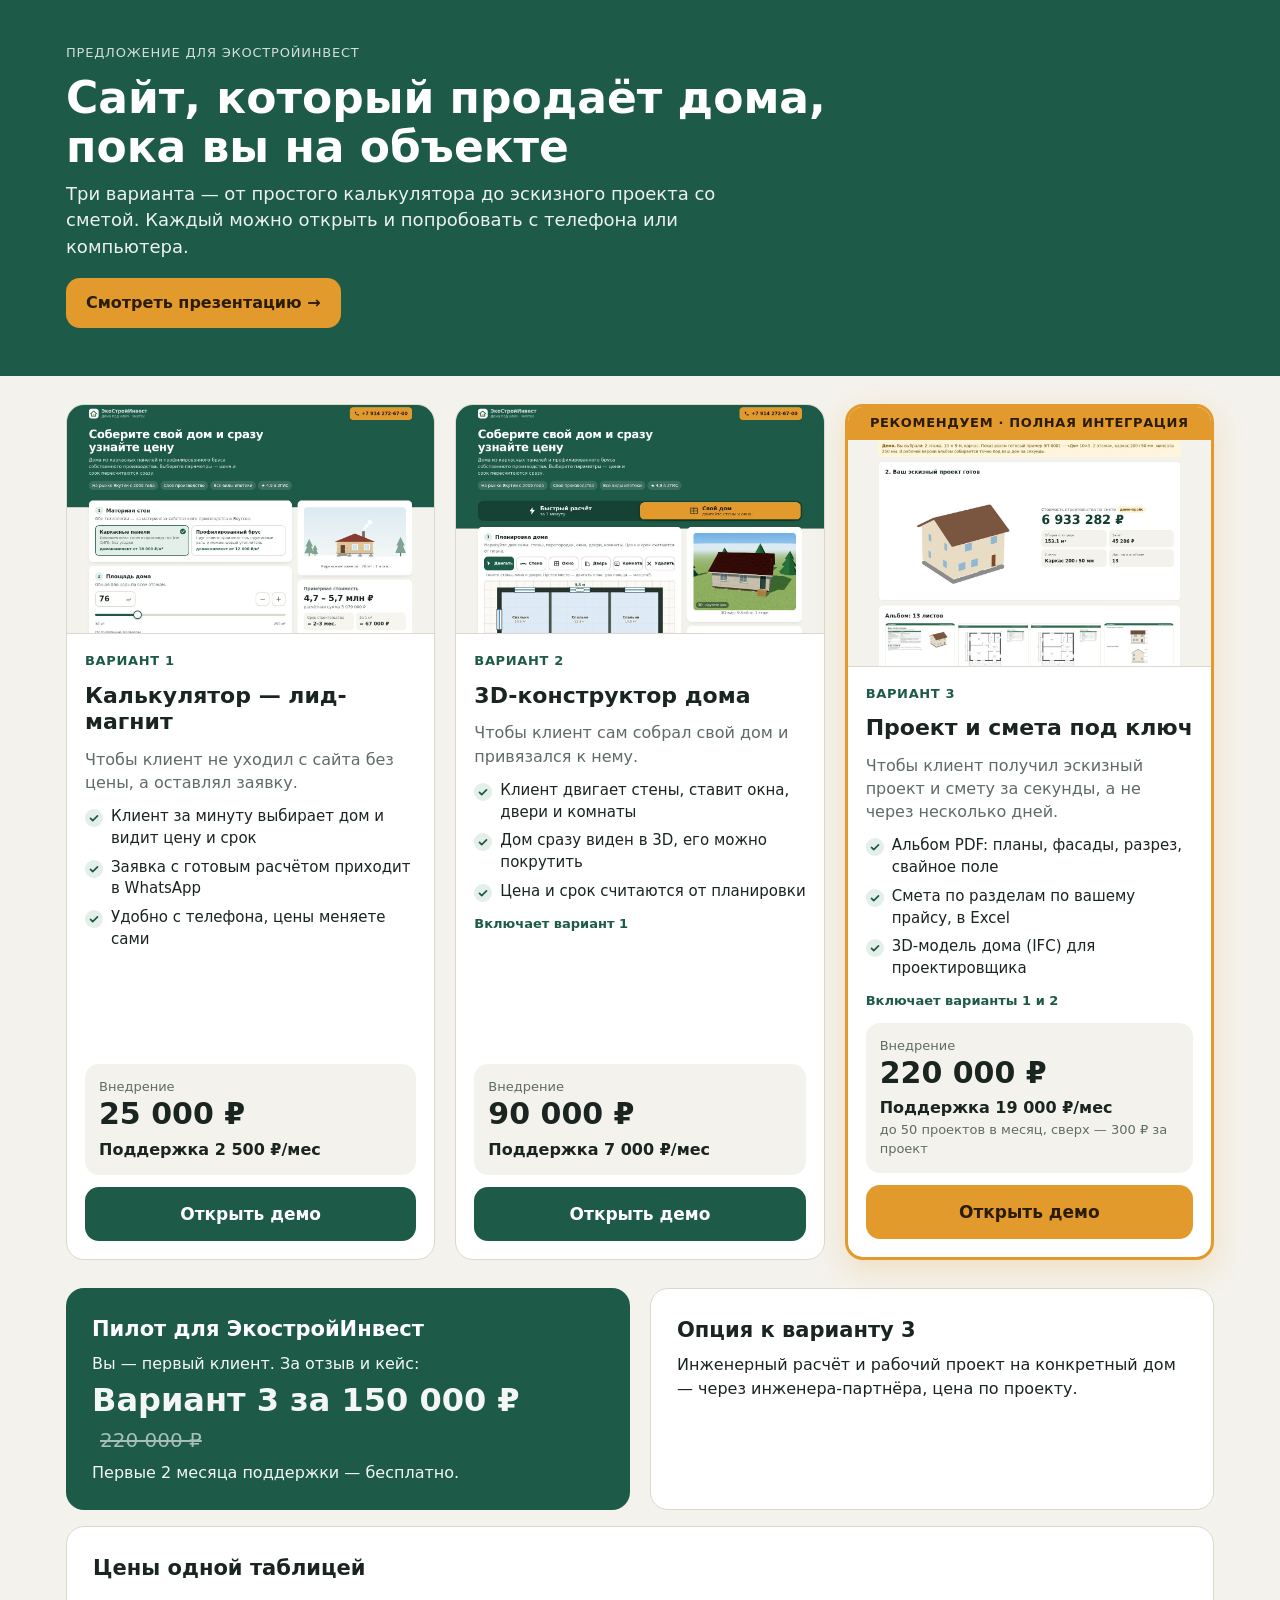
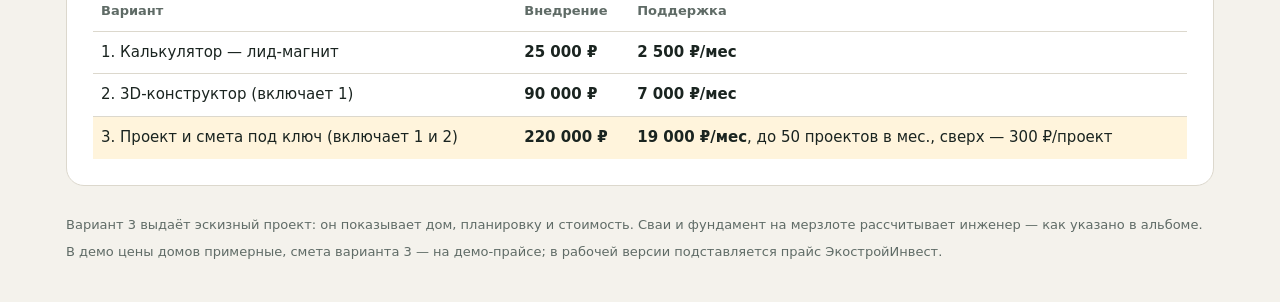
==== commit 03ee7d4e: "Витрина трёх вариантов с ценами, вариант 3 (проект и смета, демо), презентация Co-Authored-By: Claud" ====
--- a/index.html
+++ b/index.html
@@ -1,6 +1,170 @@
-<!doctype html><html lang="ru"><meta charset="utf-8"><meta name="viewport" content="width=device-width,initial-scale=1"><title>ЭкостройИнвест — версии сайта</title>
-<body style="font-family:system-ui;background:#f4f2ee;color:#1b1b1b;padding:32px 16px;max-width:560px;margin:auto">
-<h1 style="color:#1f5c4a">ЭкостройИнвест — версии сайта</h1>
-<a href="v1/" style="display:block;background:#fff;border-radius:16px;padding:20px;margin:12px 0;text-decoration:none;color:inherit;border:1px solid #ddd"><b>Версия 1 — Быстрый калькулятор</b><br><span style="color:#666">Выбор параметров по шагам, цена и срок сразу</span></a>
-<a href="v2/" style="display:block;background:#fff;border-radius:16px;padding:20px;margin:12px 0;text-decoration:none;color:inherit;border:1px solid #ddd"><b>Версия 2 — Калькулятор + конструктор планировки</b><br><span style="color:#666">Клиент сам двигает стены, ставит окна и двери</span></a>
-</body></html>
+<!doctype html>
+<html lang="ru">
+<head>
+<meta charset="utf-8">
+<meta name="viewport" content="width=device-width,initial-scale=1,viewport-fit=cover">
+<title>Сайт, который продаёт дома — три варианта для ЭкостройИнвест</title>
+<meta name="description" content="Три варианта сайта для застройщика: калькулятор, 3D-конструктор дома, эскизный проект и смета под ключ. Демо и цены.">
+<style>
+:root{--green:#1d5a47;--green-d:#143f32;--green-l:#e4efe9;--amber:#e39a2d;--amber-d:#b97614;
+--bg:#f4f2ec;--card:#fff;--ink:#1a2420;--mute:#5f6b66;--line:#dcd8cd;--warn-bg:#fff4dc;--warn:#7a5200;--r:18px}
+*{box-sizing:border-box}
+html{-webkit-text-size-adjust:100%}
+body{margin:0;background:var(--bg);color:var(--ink);font:16px/1.45 system-ui,-apple-system,"Segoe UI",Roboto,"Helvetica Neue",Arial,sans-serif;overflow-x:hidden}
+h1,h2,h3,p,ul{margin:0}
+a{color:inherit}
+.wrap{max-width:1180px;margin:0 auto;padding:0 16px}
+.top{background:var(--green);color:#fff;padding:26px 0 30px}
+.top small{display:block;opacity:.8;font-size:13px;letter-spacing:.06em;text-transform:uppercase;margin-bottom:10px}
+.top h1{font-size:28px;line-height:1.12;max-width:760px}
+.top p{margin-top:10px;opacity:.92;max-width:680px}
+.top a{display:inline-flex;align-items:center;min-height:50px;margin-top:18px;background:var(--amber);color:#2a1c00;font-weight:700;border-radius:14px;padding:10px 20px;text-decoration:none}
+.grid{display:grid;gap:16px;margin:20px 0}
+.card{background:var(--card);border:1px solid var(--line);border-radius:var(--r);overflow:hidden;display:flex;flex-direction:column;position:relative}
+.card.rec{border:3px solid var(--amber);box-shadow:0 10px 30px rgba(227,154,45,.22)}
+.rib{background:var(--amber);color:#2a1c00;font-weight:800;font-size:13px;letter-spacing:.05em;text-transform:uppercase;text-align:center;padding:7px 10px}
+.shot{display:block;aspect-ratio:16/10;background:#e9ece8;overflow:hidden;border-bottom:1px solid var(--line)}
+.shot img{width:100%;height:100%;object-fit:cover;object-position:top;display:block}
+.body{padding:18px;display:flex;flex-direction:column;gap:12px;flex:1}
+.n{color:var(--green);font-weight:700;font-size:13px;letter-spacing:.05em;text-transform:uppercase}
+.card h2{font-size:22px;line-height:1.2}
+.for{color:var(--mute)}
+.card ul{list-style:none;padding:0;display:grid;gap:7px}
+.card li{padding-left:26px;position:relative;font-size:15px}
+.card li::before{content:"";position:absolute;left:0;top:3px;width:18px;height:18px;border-radius:50%;background:var(--green-l) url("data:image/svg+xml,%3Csvg xmlns='http://www.w3.org/2000/svg' viewBox='0 0 20 20'%3E%3Cpath d='M5 10.5l3.2 3.2L15 7' fill='none' stroke='%231d5a47' stroke-width='2.4' stroke-linecap='round' stroke-linejoin='round'/%3E%3C/svg%3E") center/14px no-repeat}
+.inc{font-size:13px;color:var(--green);font-weight:600}
+.price{margin-top:auto;background:var(--bg);border-radius:14px;padding:14px}
+.price span{display:block;color:var(--mute);font-size:13px}
+.price b{display:block;font-size:30px;line-height:1.15;white-space:nowrap}
+.price em{font-style:normal;display:block;margin-top:6px;font-weight:600}
+.price i{font-style:normal;display:block;color:var(--mute);font-size:13px;margin-top:2px}
+.btn{display:flex;align-items:center;justify-content:center;min-height:54px;border-radius:14px;background:var(--green);color:#fff;font-weight:700;font-size:17px;text-decoration:none;padding:10px 16px}
+.rec .btn{background:var(--amber);color:#2a1c00}
+.box{background:var(--card);border:1px solid var(--line);border-radius:var(--r);padding:20px;margin:16px 0}
+.box h2{font-size:21px;margin-bottom:8px}
+.pilot{background:var(--green);color:#fff;border:0}
+.pilot .big{font-size:32px;font-weight:800;line-height:1.15;margin:6px 0}
+.pilot s{opacity:.65;font-weight:400;font-size:20px;margin-left:8px;white-space:nowrap}
+.pilot p{opacity:.95}
+.tbl{width:100%;border-collapse:collapse;font-size:15px}
+.tbl th,.tbl td{text-align:left;padding:10px 8px;border-top:1px solid var(--line);vertical-align:top}
+.tbl th{color:var(--mute);font-weight:600;font-size:13px;border-top:0}
+.tbl td b{white-space:nowrap}
+.tbl tr.r td{background:var(--warn-bg)}
+.fine{color:var(--mute);font-size:13px;padding:6px 0 40px}
+.fine p{margin-top:8px}
+@media(max-width:560px){
+ .tbl thead{display:none}
+ .tbl tr{display:block;border-top:1px solid var(--line);padding:10px 0}
+ .tbl tr.r{padding:10px;border-radius:12px;background:var(--warn-bg)}
+ .tbl td{display:block;border:0;padding:2px 0;background:none!important}
+ .tbl td:first-child{font-weight:700}
+ .tbl td[data-l]::before{content:attr(data-l) ": ";color:var(--mute)}
+}
+@media(min-width:900px){
+ .top{padding:44px 0 48px}
+ .top h1{font-size:44px}
+ .top p{font-size:18px}
+ .grid{grid-template-columns:repeat(3,1fr);align-items:stretch;gap:20px;margin:28px 0}
+ .two{display:grid;grid-template-columns:1fr 1fr;gap:20px}
+ .two .box{margin:0}
+ .box{padding:26px}
+}
+</style>
+</head>
+<body>
+<div class="top"><div class="wrap">
+  <small>Предложение для ЭкостройИнвест</small>
+  <h1>Сайт, который продаёт дома, пока вы на объекте</h1>
+  <p>Три варианта — от простого калькулятора до эскизного проекта со сметой. Каждый можно открыть и попробовать с телефона или компьютера.</p>
+  <a href="pitch/">Смотреть презентацию →</a>
+</div></div>
+
+<div class="wrap">
+  <div class="grid">
+
+    <article class="card">
+      <a class="shot" href="v1/"><img src="img/v1-d.jpg" alt="Скриншот: калькулятор стоимости дома" width="1280" height="800"></a>
+      <div class="body">
+        <p class="n">Вариант 1</p>
+        <h2>Калькулятор — лид-магнит</h2>
+        <p class="for">Чтобы клиент не уходил с сайта без цены, а оставлял заявку.</p>
+        <ul>
+          <li>Клиент за минуту выбирает дом и видит цену и срок</li>
+          <li>Заявка с готовым расчётом приходит в WhatsApp</li>
+          <li>Удобно с телефона, цены меняете сами</li>
+        </ul>
+        <div class="price"><span>Внедрение</span><b>25 000 ₽</b><em>Поддержка 2 500 ₽/мес</em></div>
+        <a class="btn" href="v1/">Открыть демо</a>
+      </div>
+    </article>
+
+    <article class="card">
+      <a class="shot" href="v2/"><img src="img/v2-d.jpg" alt="Скриншот: 3D-конструктор дома" width="1280" height="800"></a>
+      <div class="body">
+        <p class="n">Вариант 2</p>
+        <h2>3D-конструктор дома</h2>
+        <p class="for">Чтобы клиент сам собрал свой дом и привязался к нему.</p>
+        <ul>
+          <li>Клиент двигает стены, ставит окна, двери и комнаты</li>
+          <li>Дом сразу виден в 3D, его можно покрутить</li>
+          <li>Цена и срок считаются от планировки</li>
+        </ul>
+        <p class="inc">Включает вариант 1</p>
+        <div class="price"><span>Внедрение</span><b>90 000 ₽</b><em>Поддержка 7 000 ₽/мес</em></div>
+        <a class="btn" href="v2/">Открыть демо</a>
+      </div>
+    </article>
+
+    <article class="card rec">
+      <div class="rib">Рекомендуем · полная интеграция</div>
+      <a class="shot" href="v3/"><img src="img/v3-d.jpg" alt="Скриншот: эскизный проект и смета" width="1280" height="800"></a>
+      <div class="body">
+        <p class="n">Вариант 3</p>
+        <h2>Проект и смета под ключ</h2>
+        <p class="for">Чтобы клиент получил эскизный проект и смету за секунды, а не через несколько дней.</p>
+        <ul>
+          <li>Альбом PDF: планы, фасады, разрез, свайное поле</li>
+          <li>Смета по разделам по вашему прайсу, в Excel</li>
+          <li>3D-модель дома (IFC) для проектировщика</li>
+        </ul>
+        <p class="inc">Включает варианты 1 и 2</p>
+        <div class="price"><span>Внедрение</span><b>220 000 ₽</b><em>Поддержка 19 000 ₽/мес</em><i>до 50 проектов в месяц, сверх — 300 ₽ за проект</i></div>
+        <a class="btn" href="v3/">Открыть демо</a>
+      </div>
+    </article>
+
+  </div>
+
+  <div class="two">
+    <section class="box pilot">
+      <h2>Пилот для ЭкостройИнвест</h2>
+      <p>Вы — первый клиент. За отзыв и кейс:</p>
+      <p class="big">Вариант 3 за <span style="white-space:nowrap">150 000 ₽</span> <s>220 000 ₽</s></p>
+      <p>Первые 2 месяца поддержки — бесплатно.</p>
+    </section>
+    <section class="box">
+      <h2>Опция к варианту 3</h2>
+      <p>Инженерный расчёт и рабочий проект на конкретный дом — через инженера-партнёра, цена по проекту.</p>
+    </section>
+  </div>
+
+  <section class="box">
+    <h2>Цены одной таблицей</h2>
+    <table class="tbl">
+      <thead><tr><th>Вариант</th><th>Внедрение</th><th>Поддержка</th></tr></thead>
+      <tbody>
+        <tr><td>1. Калькулятор — лид-магнит</td><td data-l="Внедрение"><b>25 000 ₽</b></td><td data-l="Поддержка"><b>2 500 ₽/мес</b></td></tr>
+        <tr><td>2. 3D-конструктор (включает 1)</td><td data-l="Внедрение"><b>90 000 ₽</b></td><td data-l="Поддержка"><b>7 000 ₽/мес</b></td></tr>
+        <tr class="r"><td>3. Проект и смета под ключ (включает 1 и 2)</td><td data-l="Внедрение"><b>220 000 ₽</b></td><td data-l="Поддержка"><b>19 000 ₽/мес</b>, до 50 проектов в мес., сверх — 300 ₽/проект</td></tr>
+      </tbody>
+    </table>
+  </section>
+
+  <div class="fine">
+    <p>Вариант 3 выдаёт эскизный проект: он показывает дом, планировку и стоимость. Сваи и фундамент на мерзлоте рассчитывает инженер — как указано в альбоме.</p>
+    <p>В демо цены домов примерные, смета варианта 3 — на демо-прайсе; в рабочей версии подставляется прайс ЭкостройИнвест.</p>
+  </div>
+</div>
+</body>
+</html>
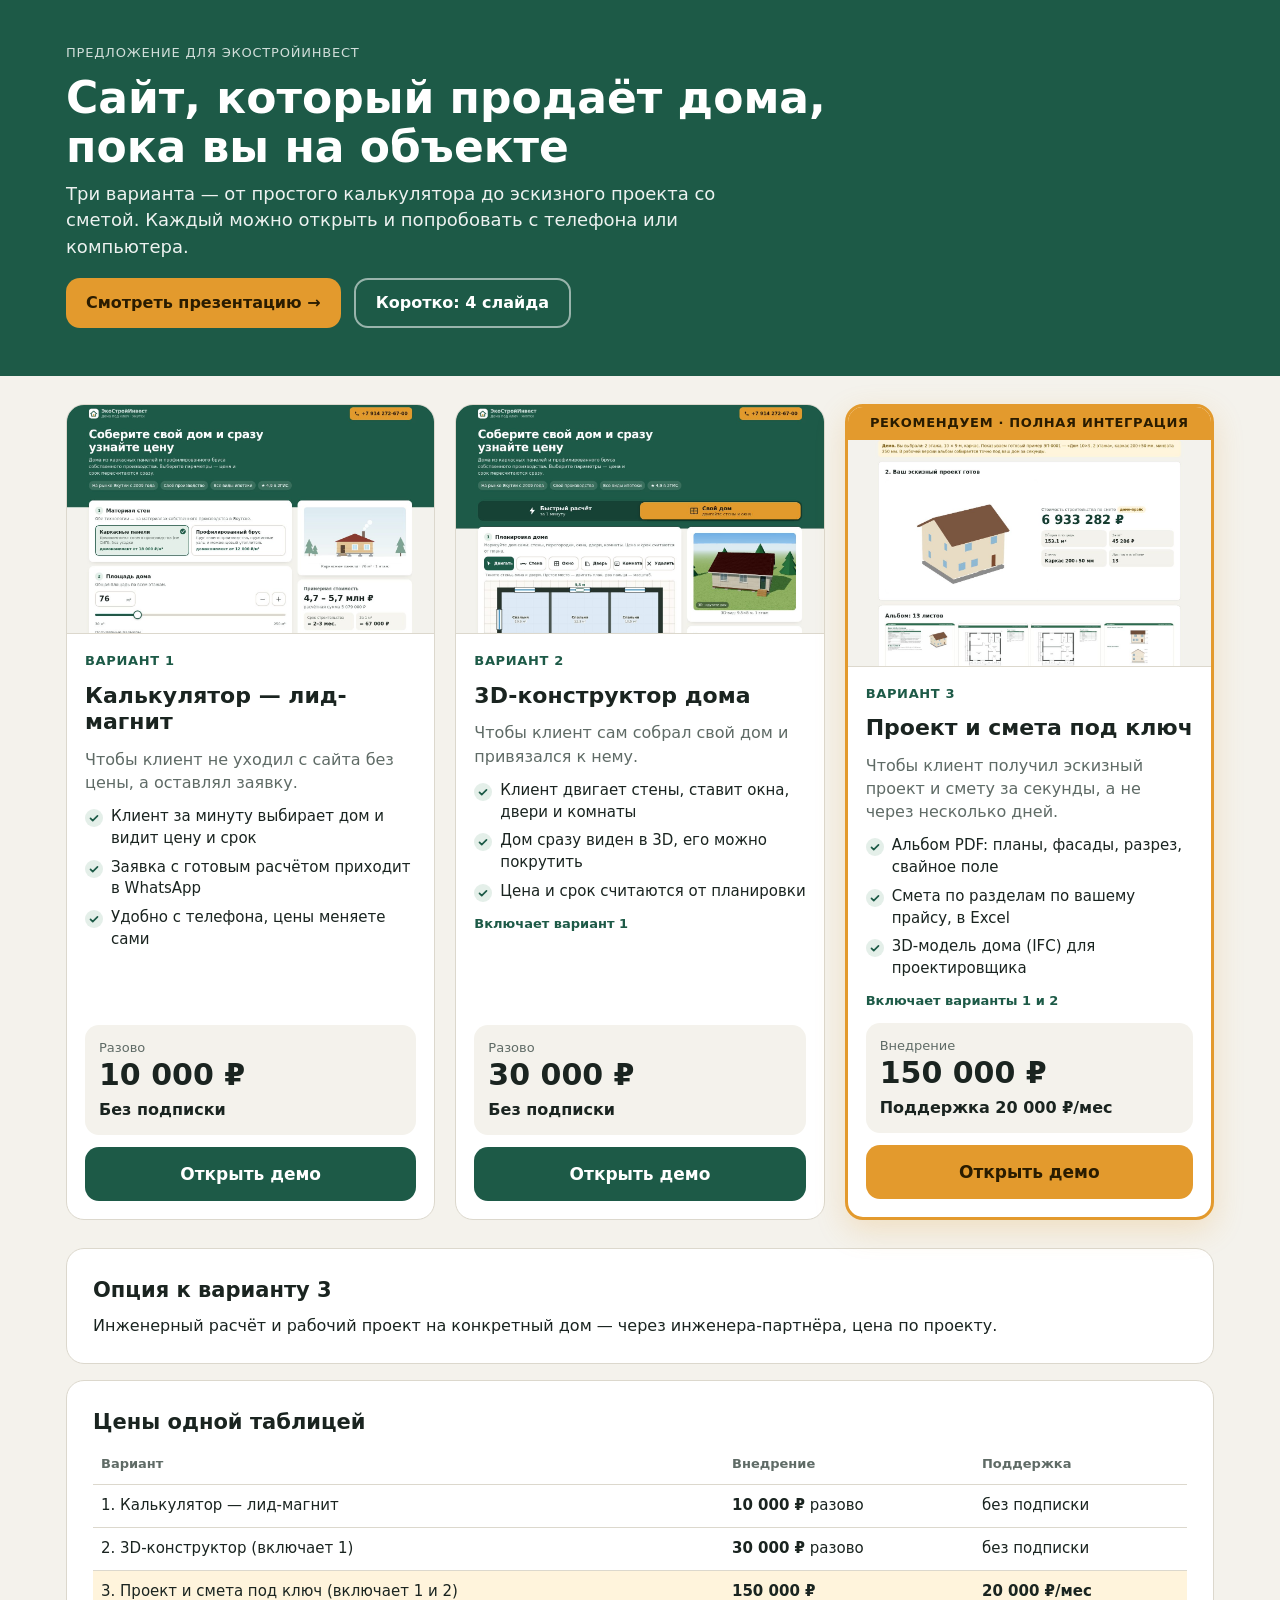
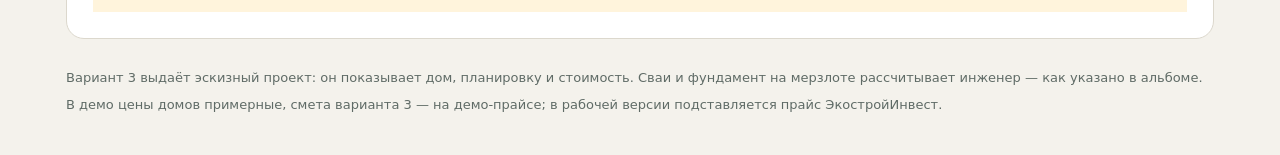
==== commit b6d88478: "Новые цены (10/30/150+20 тыс.), без пилота; телефон в контактах; v3: клеёный брус вместо газобетона " ====
--- a/index.html
+++ b/index.html
@@ -18,7 +18,8 @@
 .top small{display:block;opacity:.8;font-size:13px;letter-spacing:.06em;text-transform:uppercase;margin-bottom:10px}
 .top h1{font-size:28px;line-height:1.12;max-width:760px}
 .top p{margin-top:10px;opacity:.92;max-width:680px}
-.top a{display:inline-flex;align-items:center;min-height:50px;margin-top:18px;background:var(--amber);color:#2a1c00;font-weight:700;border-radius:14px;padding:10px 20px;text-decoration:none}
+.top a.alt{background:transparent;color:#fff;border:2px solid rgba(255,255,255,.55);margin-left:0}
+.top a{margin-right:8px;display:inline-flex;align-items:center;min-height:50px;margin-top:18px;background:var(--amber);color:#2a1c00;font-weight:700;border-radius:14px;padding:10px 20px;text-decoration:none}
 .grid{display:grid;gap:16px;margin:20px 0}
 .card{background:var(--card);border:1px solid var(--line);border-radius:var(--r);overflow:hidden;display:flex;flex-direction:column;position:relative}
 .card.rec{border:3px solid var(--amber);box-shadow:0 10px 30px rgba(227,154,45,.22)}
@@ -77,7 +78,7 @@
   <small>Предложение для ЭкостройИнвест</small>
   <h1>Сайт, который продаёт дома, пока вы на объекте</h1>
   <p>Три варианта — от простого калькулятора до эскизного проекта со сметой. Каждый можно открыть и попробовать с телефона или компьютера.</p>
-  <a href="pitch/">Смотреть презентацию →</a>
+  <a href="pitch/">Смотреть презентацию →</a> <a class="alt" href="pitch4/">Коротко: 4 слайда</a>
 </div></div>
 
 <div class="wrap">
@@ -94,7 +95,7 @@
           <li>Заявка с готовым расчётом приходит в WhatsApp</li>
           <li>Удобно с телефона, цены меняете сами</li>
         </ul>
-        <div class="price"><span>Внедрение</span><b>25 000 ₽</b><em>Поддержка 2 500 ₽/мес</em></div>
+        <div class="price"><span>Разово</span><b>10 000 ₽</b><em>Без подписки</em></div>
         <a class="btn" href="v1/">Открыть демо</a>
       </div>
     </article>
@@ -111,7 +112,7 @@
           <li>Цена и срок считаются от планировки</li>
         </ul>
         <p class="inc">Включает вариант 1</p>
-        <div class="price"><span>Внедрение</span><b>90 000 ₽</b><em>Поддержка 7 000 ₽/мес</em></div>
+        <div class="price"><span>Разово</span><b>30 000 ₽</b><em>Без подписки</em></div>
         <a class="btn" href="v2/">Открыть демо</a>
       </div>
     </article>
@@ -129,34 +130,26 @@
           <li>3D-модель дома (IFC) для проектировщика</li>
         </ul>
         <p class="inc">Включает варианты 1 и 2</p>
-        <div class="price"><span>Внедрение</span><b>220 000 ₽</b><em>Поддержка 19 000 ₽/мес</em><i>до 50 проектов в месяц, сверх — 300 ₽ за проект</i></div>
+        <div class="price"><span>Внедрение</span><b>150 000 ₽</b><em>Поддержка 20 000 ₽/мес</em></div>
         <a class="btn" href="v3/">Открыть демо</a>
       </div>
     </article>
 
   </div>
 
-  <div class="two">
-    <section class="box pilot">
-      <h2>Пилот для ЭкостройИнвест</h2>
-      <p>Вы — первый клиент. За отзыв и кейс:</p>
-      <p class="big">Вариант 3 за <span style="white-space:nowrap">150 000 ₽</span> <s>220 000 ₽</s></p>
-      <p>Первые 2 месяца поддержки — бесплатно.</p>
-    </section>
-    <section class="box">
-      <h2>Опция к варианту 3</h2>
-      <p>Инженерный расчёт и рабочий проект на конкретный дом — через инженера-партнёра, цена по проекту.</p>
-    </section>
-  </div>
+  <section class="box">
+    <h2>Опция к варианту 3</h2>
+    <p>Инженерный расчёт и рабочий проект на конкретный дом — через инженера-партнёра, цена по проекту.</p>
+  </section>
 
   <section class="box">
     <h2>Цены одной таблицей</h2>
     <table class="tbl">
       <thead><tr><th>Вариант</th><th>Внедрение</th><th>Поддержка</th></tr></thead>
       <tbody>
-        <tr><td>1. Калькулятор — лид-магнит</td><td data-l="Внедрение"><b>25 000 ₽</b></td><td data-l="Поддержка"><b>2 500 ₽/мес</b></td></tr>
-        <tr><td>2. 3D-конструктор (включает 1)</td><td data-l="Внедрение"><b>90 000 ₽</b></td><td data-l="Поддержка"><b>7 000 ₽/мес</b></td></tr>
-        <tr class="r"><td>3. Проект и смета под ключ (включает 1 и 2)</td><td data-l="Внедрение"><b>220 000 ₽</b></td><td data-l="Поддержка"><b>19 000 ₽/мес</b>, до 50 проектов в мес., сверх — 300 ₽/проект</td></tr>
+        <tr><td>1. Калькулятор — лид-магнит</td><td data-l="Внедрение"><b>10 000 ₽</b> разово</td><td data-l="Поддержка">без подписки</td></tr>
+        <tr><td>2. 3D-конструктор (включает 1)</td><td data-l="Внедрение"><b>30 000 ₽</b> разово</td><td data-l="Поддержка">без подписки</td></tr>
+        <tr class="r"><td>3. Проект и смета под ключ (включает 1 и 2)</td><td data-l="Внедрение"><b>150 000 ₽</b></td><td data-l="Поддержка"><b>20 000 ₽/мес</b></td></tr>
       </tbody>
     </table>
   </section>
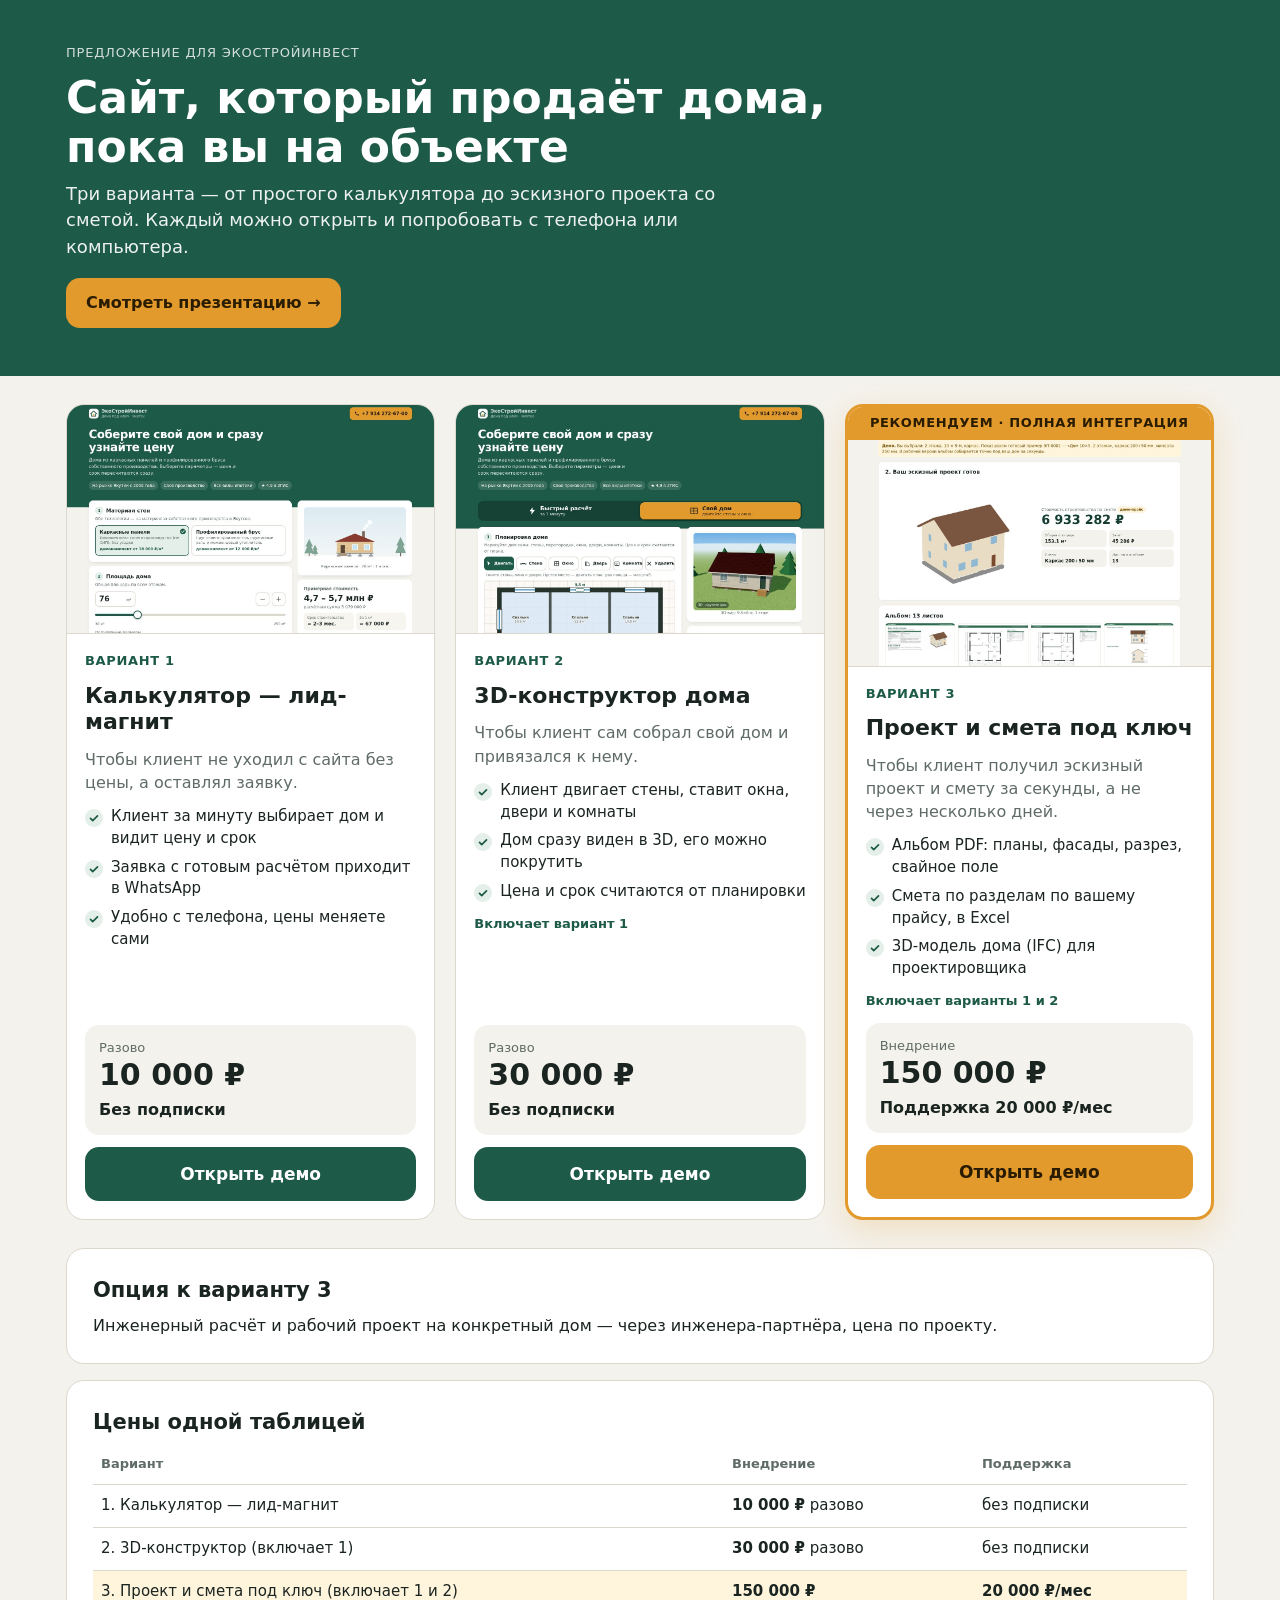
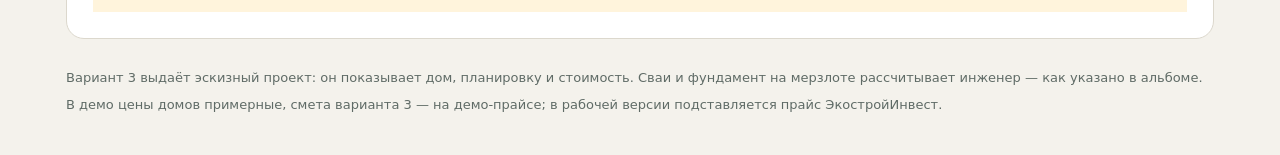
==== commit 816e693b: "Одна презентация: короткая (4 слайда) стала основной на /pitch/, длинная убрана; /pitch4/ ведёт на /" ====
--- a/index.html
+++ b/index.html
@@ -78,7 +78,7 @@
   <small>Предложение для ЭкостройИнвест</small>
   <h1>Сайт, который продаёт дома, пока вы на объекте</h1>
   <p>Три варианта — от простого калькулятора до эскизного проекта со сметой. Каждый можно открыть и попробовать с телефона или компьютера.</p>
-  <a href="pitch/">Смотреть презентацию →</a> <a class="alt" href="pitch4/">Коротко: 4 слайда</a>
+  <a href="pitch/">Смотреть презентацию →</a>
 </div></div>
 
 <div class="wrap">
